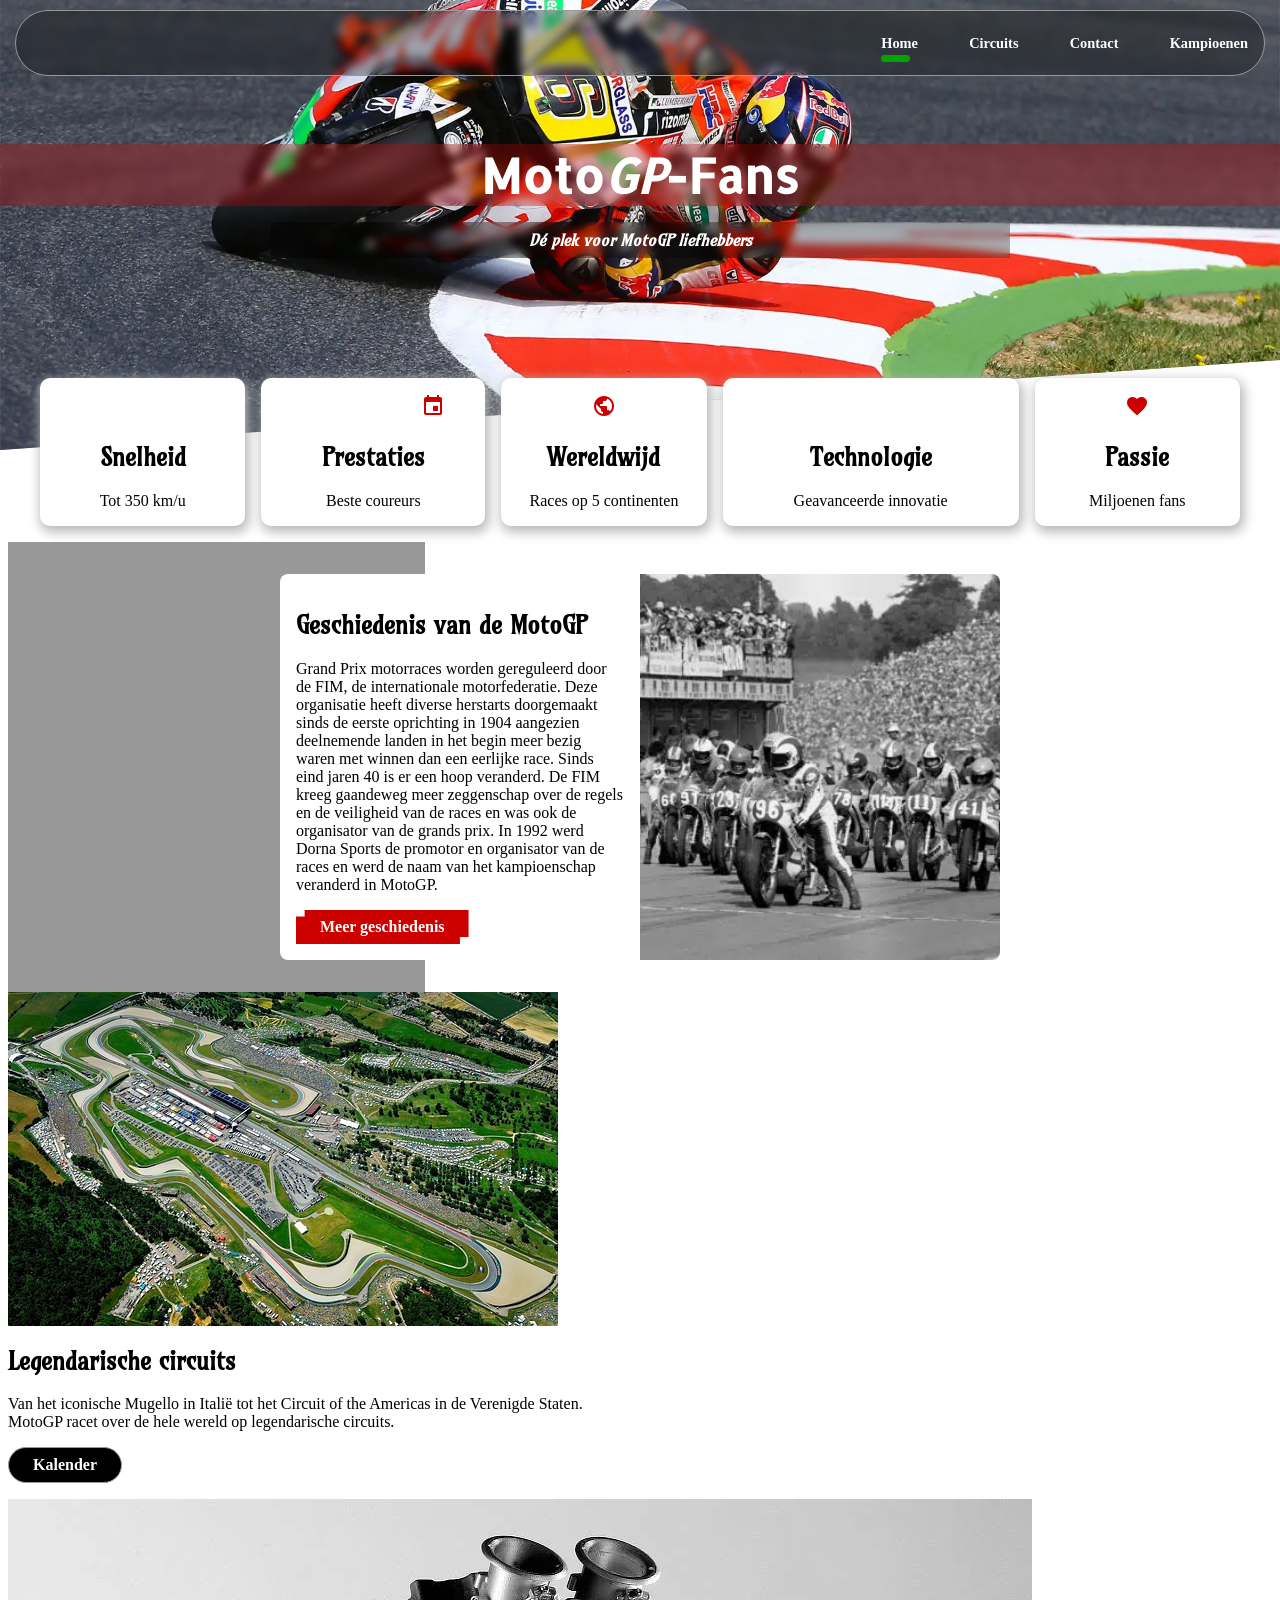
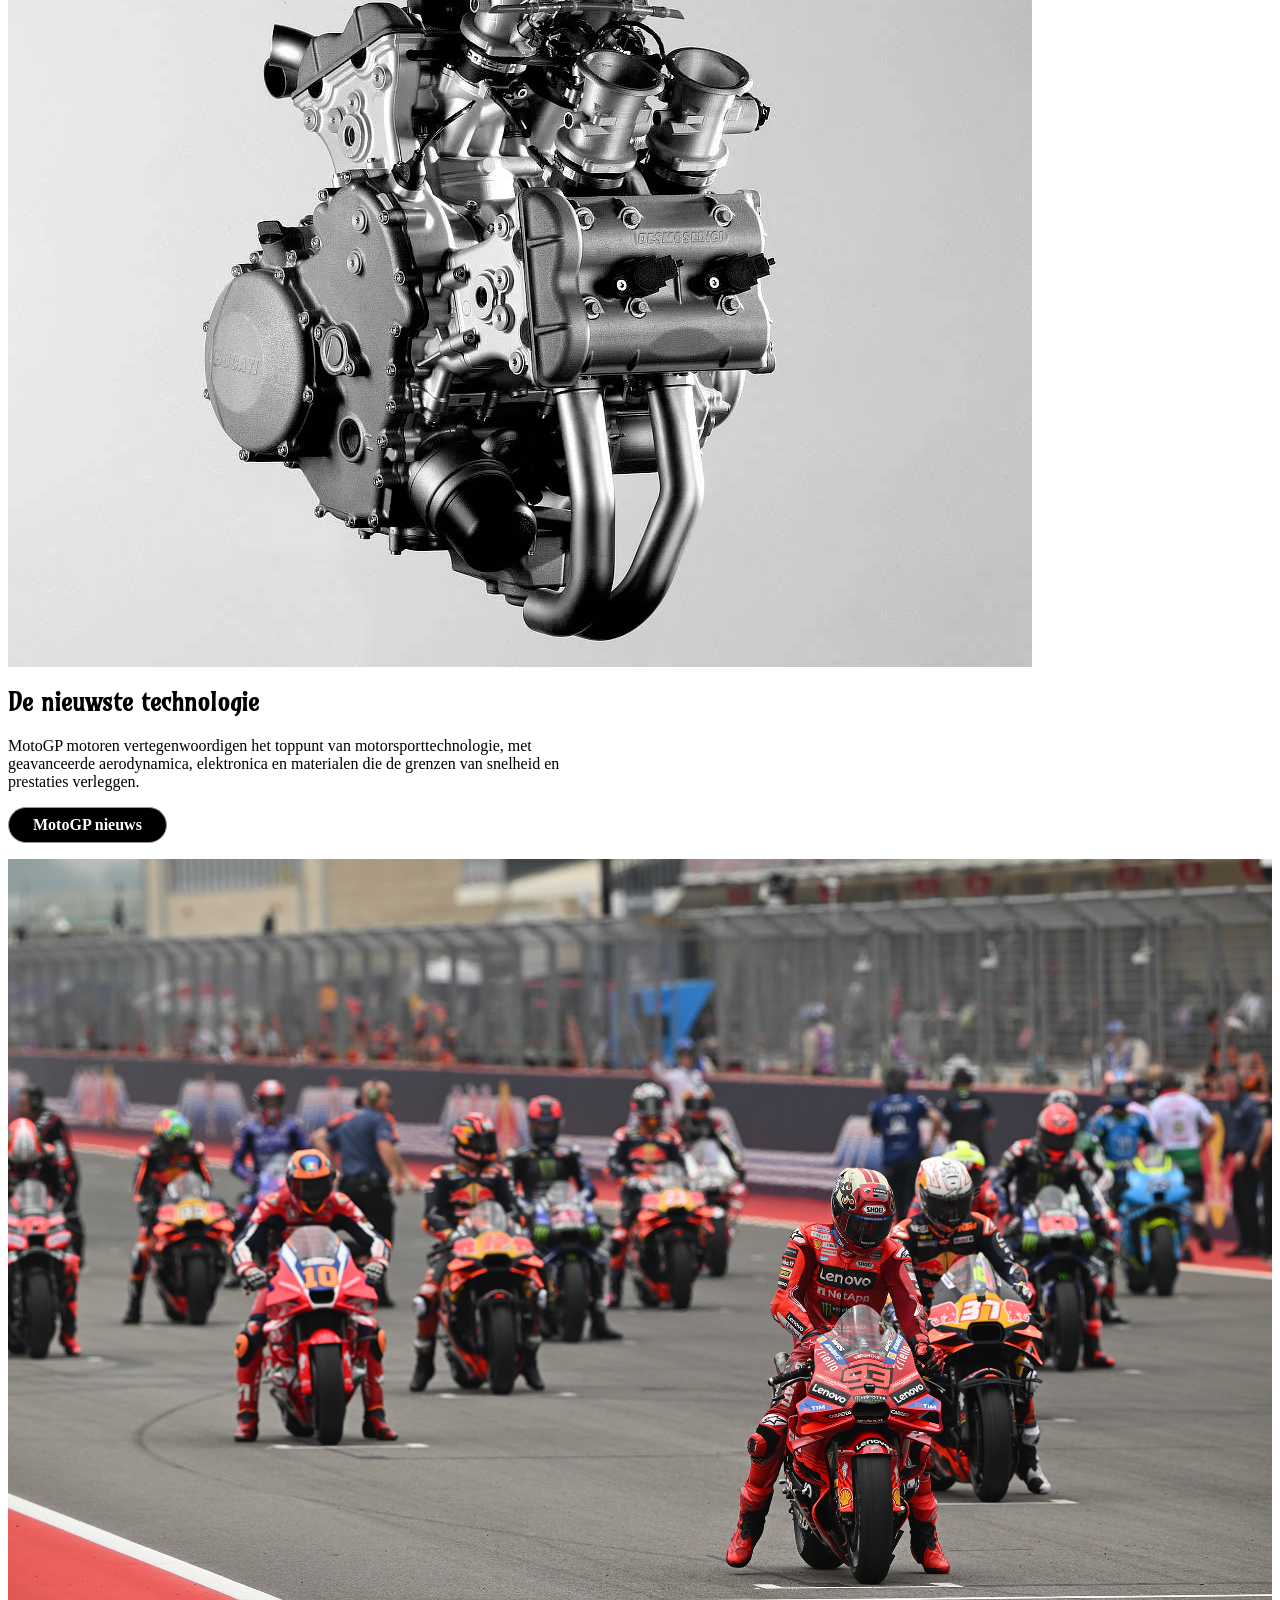
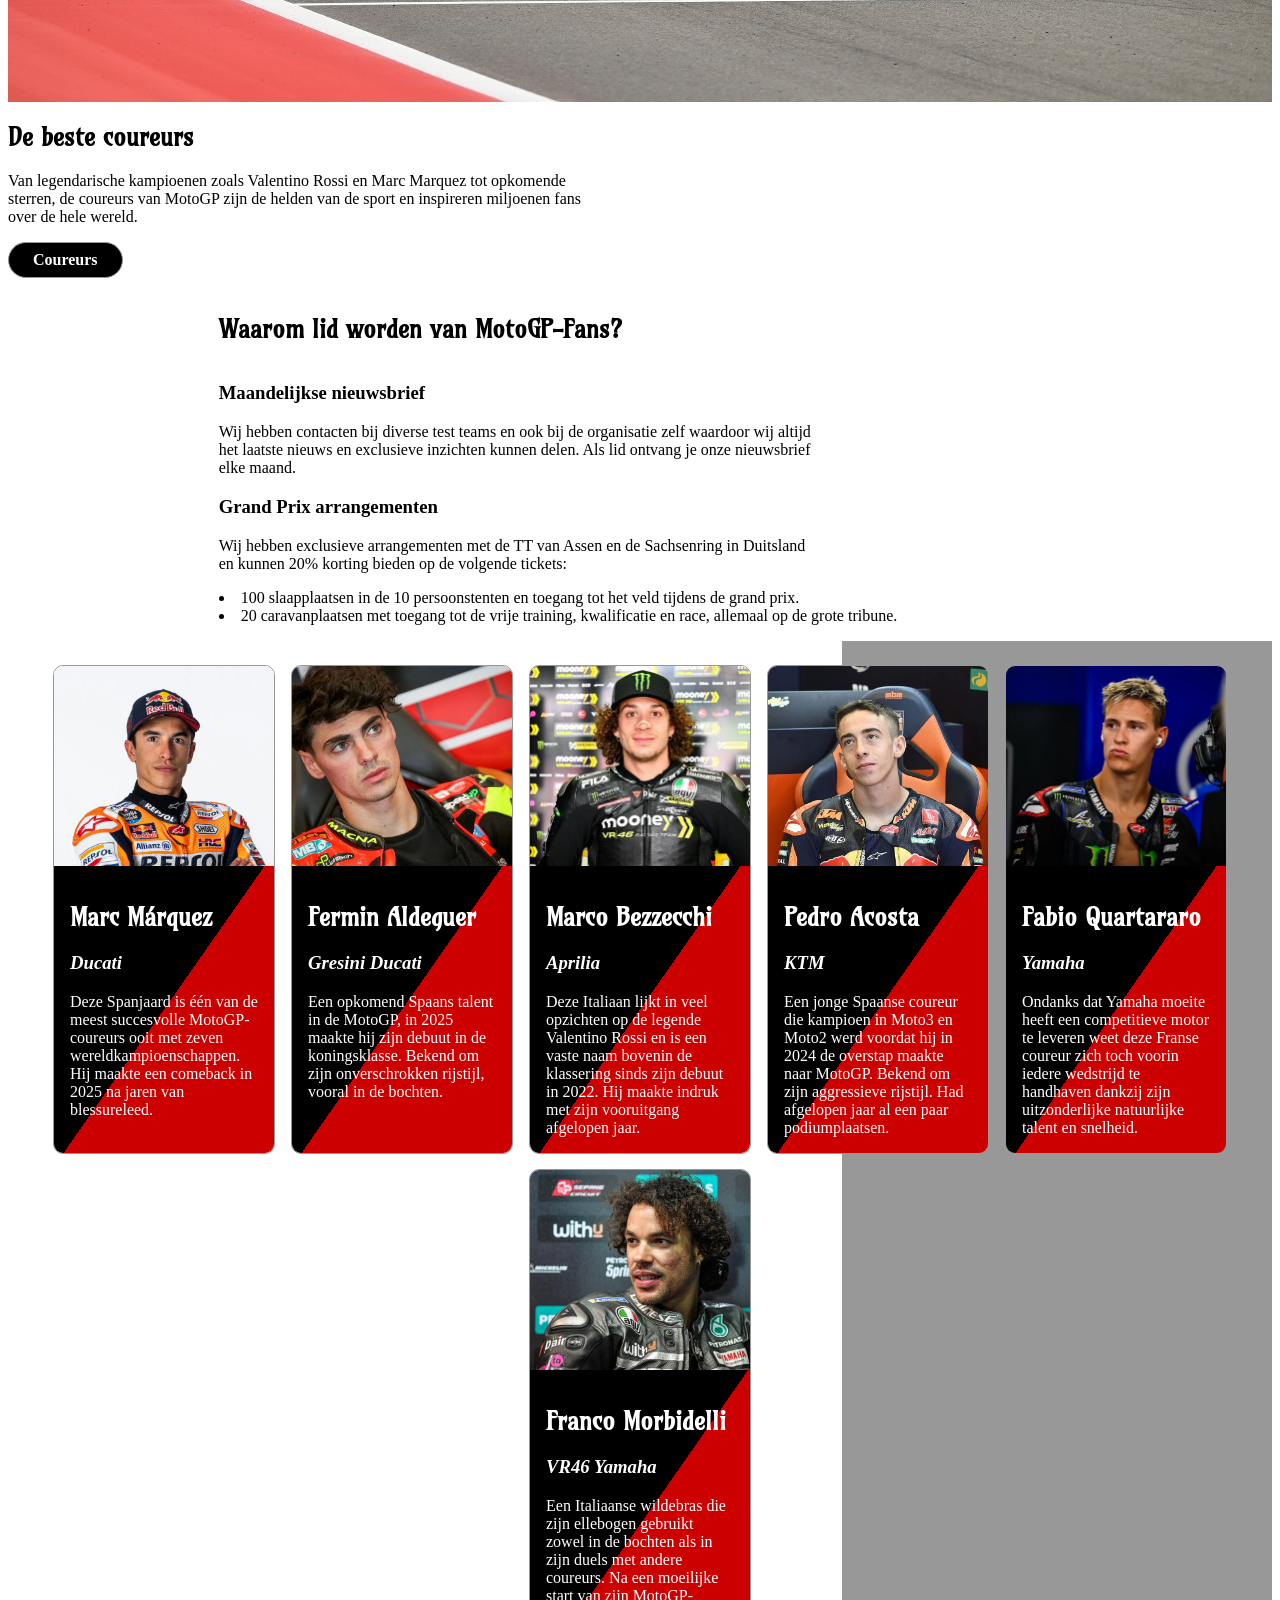
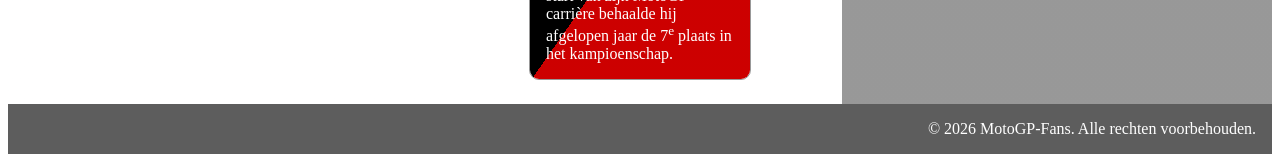
==== index.html @ 742143b8 "flex-wrap on navigation links" ====
<!DOCTYPE html>
<html lang="nl">

<head>
    <meta charset="UTF-8">
    <meta name="viewport" content="width=device-width, initial-scale=1.0">
    <title>MotoGP-fans hoofdpagina</title>
    <link rel="preconnect" href="https://fonts.googleapis.com">
    <link rel="preconnect" href="https://fonts.gstatic.com" crossorigin>
    <link href="https://fonts.googleapis.com/css2?family=Allerta+Stencil&family=Amarante&display=swap" rel="stylesheet">
    <link rel="stylesheet" href="https://fonts.googleapis.com/icon?family=Material+Icons">
    <link rel="stylesheet" href="css/styles.css">
</head>

<body>
    <header class="full-width">
        <!-- Afbeelding met transparante balk, smaller dan schermbreedte -->
        <!-- Links logo, rechts navigatie -->
        <nav class="blur-bg">
            <a class="material-icons" href="index.html">sports_motorsports</a>
            <ul class="nav-items">
                <li class="nav-checked"><a href="index.html">Home</a></li>
                <li><a href="circuits.html">Circuits</a></li>
                <li><a href="contact.html">Contact</a></li>
                <li><a href="kampioenen.html">Kampioenen</a></li>
            </ul>
        </nav>
        <!-- Hoofdkop en subkop -->
        <div class="hero">
            <img src="images/action/Motorcycle-Physics-Cornering.webp" alt="MotoGP coureur in actie tijdens een race"
                class="hero-image">
            <h1 class="blur-bg">Moto<span class="italic">GP</span>-Fans</h1>
            <p class="italic blur-bg">D&eacute; plek voor MotoGP liefhebbers</p>
        </div>
    </header>

    <main>
        <!-- 5 afgeronde blokken met schaduw, ieder met een icoon, hoofdtitel en subtitel, overlap 50% met hero image -->
        <section class="feature-container">
            <div class="feature-card">
                <span class="material-icons">speed</span>
                <h2>Snelheid</h2>
                <p>Tot 350 km/u</p>
            </div>
            <div class="feature-card">
                <span class="material-icons">emoji_events</span>
                <h2>Prestaties</h2>
                <p>Beste coureurs</p>
            </div>
            <div class="feature-card">
                <div class="material-icons">public</div>
                <h2>Wereldwijd</h2>
                <p>Races op 5 continenten</p>
            </div>
            <div class="feature-card">
                <span class="material-icons">engineering</span>
                <h2>Technologie</h2>
                <p>Geavanceerde innovatie</p>
            </div>
            <div class="feature-card">
                <span class="material-icons">favorite</span>
                <h2>Passie</h2>
                <p>Miljoenen fans</p>
            </div>
        </section>
        <!-- Gradient block hard limit 1/3 -->
        <section class="gradient-block">
            <!-- Gecentreerde inhoud met links teks en knop en rechts een kop met afbeelding en een link -->
            <div class="history-block">
                <div class="history-block-left">
                    <h2>Geschiedenis van de MotoGP</h2>
                    <p>Grand Prix motorraces worden gereguleerd door de FIM, de internationale
                        motorfederatie. Deze organisatie heeft diverse herstarts doorgemaakt sinds de eerste oprichting
                        in 1904 aangezien deelnemende landen in het begin meer bezig waren met winnen dan een eerlijke
                        race. Sinds eind jaren 40 is er een hoop veranderd.
                        De FIM kreeg gaandeweg meer zeggenschap over de regels en de veiligheid van de races
                        en was ook de organisator van de grands prix. In 1992 werd Dorna Sports de promotor en
                        organisator van de races en werd de naam van het kampioenschap
                        veranderd in MotoGP.
                    </p>
                    <a href="https://nl.wikipedia.org/wiki/Wereldkampioenschap_wegrace#mwIA" target="_blank"
                        rel="noopener noreferrer">Meer geschiedenis</a>
                </div>
                <div class="history-block-right">
                    <img src="images/history/Riders-on-the-grid-1975.webp" alt="Een start van een race in 1975">
                </div>
            </div>
        </section>
        <!-- Blok tekst / afbeelding -->
        <section class="two-halves">
            <div class="image-half">
                <img src="images/circuits/autodromo-del-mugello.jpg" alt="Foto van een MotoGP circuit">
            </div>
            <div class="text-half">
                <h2>Legendarische circuits</h2>
                <p>
                    Van het iconische Mugello in Itali&euml; tot het Circuit of the Americas in de Verenigde Staten.
                    MotoGP racet over de hele wereld op legendarische circuits.
                </p>
                <a class="button-link" href="http://motogp.com/calendar" target="_blank" rel="noopener">Kalender</a>
            </div>
        </section>
        <!-- Blok afbeelding / tekst -->
        <section class="two-halves">
            <div class="image-half">
                <img src="images/tech/DUCATI DESMOSEDICI GP6 ENGINE.webp" alt="Een MotoGP motor">
            </div>
            <div class="text-half">
                <h2>De nieuwste technologie</h2>
                <p>
                    MotoGP motoren vertegenwoordigen het toppunt van motorsporttechnologie, met geavanceerde
                    aerodynamica, elektronica en materialen die de grenzen van snelheid en prestaties verleggen.
                </p>
                <a class="button-link" href="http://motogp.com/news" target="_blank" rel="noopener">MotoGP
                    nieuws</a>
            </div>
        </section>
        <!-- Blok tekst / afbeelding -->
        <section class="two-halves">
            <div class="image-half">
                <img src="images/circuits/line-up.jpg" alt="Foto van MotoGP coureurs op de grid">
            </div>
            <div class="text-half">
                <h2>De beste coureurs</h2>
                <p>
                    Van legendarische kampioenen zoals Valentino Rossi en Marc Marquez tot opkomende sterren, de
                    coureurs van MotoGP zijn de helden van de sport en inspireren miljoenen fans over de hele wereld.
                </p>
                <a class="button-link" href="http://motogp.com/riders" target="_blank" rel="noopener">Coureurs</a>
            </div>
        </section>
        <!-- Lijst met stijl, smallere inhoud -->
        <section class="reduced-width">
            <h2>Waarom lid worden van MotoGP-Fans?</h2>
            <h3>Maandelijkse nieuwsbrief</h3>
            <p>Wij hebben contacten bij diverse test teams en ook bij de organisatie zelf waardoor wij altijd het
                laatste nieuws en exclusieve inzichten kunnen delen. Als lid ontvang je onze nieuwsbrief elke maand.</p>
            <h3>Grand Prix arrangementen</h3>
            <p>Wij hebben exclusieve arrangementen met de TT van Assen en de Sachsenring in Duitsland en kunnen 20%
                korting bieden op de volgende tickets:</p>
            <ul>
                <li>100 slaapplaatsen in de 10 persoonstenten en toegang tot het veld tijdens de grand prix.</li>
                <li>20 caravanplaatsen met toegang tot de vrije training, kwalificatie en race, allemaal op de grote
                    tribune.</li>
            </ul>
        </section>
        <!-- Gradient block hard limit 2/3 -->
        <section class="reversed-gradient-block">
            <!-- Cards, foto boven, kop en tekst onder -->
            <div class="card-container">
                <article class="card">
                    <img src="images/racers/marc-marquez.webp" alt="" class="card-image">
                    <div class="card-content">
                        <h2>Marc M&aacute;rquez</h2>
                        <h3 class="italic">Ducati</h3>
                        <p>
                            Deze Spanjaard is &eacute;&eacute;n van de meest succesvolle MotoGP-coureurs ooit met zeven
                            wereldkampioenschappen.
                            Hij maakte een comeback in 2025 na jaren van blessureleed.
                        </p>
                    </div>
                </article>
                <article class="card">
                    <img src="images/racers/fermin-aldeguer.webp" alt="" class="card-image">
                    <div class="card-content">
                        <h2>Fermin Aldeguer</h2>
                        <h3 class="italic">Gresini Ducati</h3>
                        <p>
                            Een opkomend Spaans talent in de MotoGP, in 2025 maakte hij zijn debuut in de koningsklasse.
                            Bekend om zijn onverschrokken rijstijl, vooral in de bochten.
                        </p>
                    </div>
                </article>
                <article class="card">
                    <img src="images/racers/marco-bezzecchi-motogp-2023.webp" alt="" class="card-image">
                    <div class="card-content">
                        <h2>Marco Bezzecchi</h2>
                        <h3 class="italic">Aprilia</h3>
                        <p>
                            Deze Italiaan lijkt in veel opzichten op de legende Valentino Rossi en is een vaste naam
                            bovenin de klassering
                            sinds zijn debuut in 2022. Hij maakte indruk met zijn
                            vooruitgang afgelopen jaar.
                        </p>
                    </div>
                </article>
                <article class="card">
                    <img src="images/racers/pedro-acosta-2.webp" alt="" class="card-image">
                    <div class="card-content">
                        <h2>Pedro Acosta</h2>
                        <h3 class="italic">KTM</h3>
                        <p>
                            Een jonge Spaanse coureur die kampioen in Moto3 en Moto2 werd voordat hij in 2024 de
                            overstap maakte naar MotoGP. Bekend om zijn aggressieve rijstijl. Had afgelopen jaar al een
                            paar podiumplaatsen.
                        </p>
                    </div>
                </article>
                <article class="card">
                    <img src="images/racers/fabio-quartararo.webp" alt="" class="card-image">
                    <div class="card-content">
                        <h2>Fabio Quartararo</h2>
                        <h3 class="italic">Yamaha</h3>
                        <p>
                            Ondanks dat Yamaha moeite heeft een competitieve motor te leveren weet deze Franse coureur
                            zich toch voorin iedere wedstrijd te handhaven dankzij zijn uitzonderlijke
                            natuurlijke talent en snelheid.
                        </p>
                    </div>
                </article>
                <article class="card">
                    <img src="images/racers/franco-morbidelli.webp" alt="" class="card-image">
                    <div class="card-content">
                        <h2>Franco Morbidelli</h2>
                        <h3 class="italic">VR46 Yamaha</h3>
                        <p>
                            Een Italiaanse wildebras die zijn ellebogen gebruikt zowel in de bochten als in zijn duels
                            met andere coureurs. Na een moeilijke start van zijn MotoGP-carri&egrave;re behaalde hij
                            afgelopen jaar de
                            7<sup>e</sup> plaats in het kampioenschap.
                        </p>
                    </div>
                </article>
            </div>
        </section>
    </main>
    <!-- Footer hele breedte -->
    <footer>
        <p>&copy; 2026 MotoGP-Fans. Alle rechten voorbehouden.</p>
    </footer>
</body>

</html>
---- css/styles.css ----
@layer reset, base, typography, components, utilities;

@layer reset {
    nav ul {
        list-style: none;
    }

    a {
        text-decoration: none;
    }

    div {
        box-sizing: border-box;
    }

    :not(:is(h1, h2, h3, h4)) {
        margin: 0;
        padding: 0;
    }

    img {
        display: block;
        max-width: 100%;
    }
}

@layer base {

    /* variables */
    :root {
        /* colors */
        /* primary colors are currently default - don't apply unless overridden */
        --primary-bg: oklch(100% 0 0);
        --primary-color: oklch(0% 0 0);
        /* custom colors */
        --secondary-bg: oklch(0% 0 0);
        --secondary-bg-transparent: oklch(from var(--secondary-bg) l c h / .3);
        --secondary-color: oklch(100% 0 0);
        --accent-1: oklch(52% 0.23 27);
        --accent-1-light: oklch(62% 0.23 27);
        --accent-1-transparent: oklch(from var(--accent-1) l c h / .3);
        --accent-2: oklch(52% 0.23 144);
        --accent-2-light: oklch(62% 0.23 144);
        --accent-accessibility: oklch(62% 0.23 80);
        --grey: oklch(68% 0 271);
        --shadow: oklch(78% 0 271);
        --footer-bg: oklch(48% 0 271);

        /* spacing */
        --spacer-min: 0.25em;
        --spacer-small: 0.5em;
        --spacer: 1em;
        --spacer-large: 1.5em;
        --spacer-xl: 2em;
        --spacer-xxl: 3em;
        --spacer-max: 4em;

        /* styling */
        --max-width: 1440px;
        --card-radius: 10px;
        --box-shadow: 2px 4px 12px 2px var(--shadow);
    }

    /* icons */
    .feature-card .material-icons {
        color: var(--accent-1);
    }

    /* accessibility */
    *:focus-visible {
        outline: 2px solid var(--accent-accessibility);
        outline-offset: var(--spacer-min);
    }

    /* layout */
    body {
        display: grid;
        grid-template-columns: 1fr min(var(--max-width), calc(100svw - var(--spacer))) 1fr;
    }

    body>* {
        grid-column: 2;
    }

    body .full-width {
        grid-column: 1 / span 3;
        max-inline-size: var(--max-width);
    }

    nav {
        position: absolute;
        content: "";
        inset: 10px 0 auto 0;
        display: flex;
        justify-content: space-between;
        inline-size: calc(100vw - var(--spacer-xl) * 2);
        max-inline-size: calc(var(--max-width) - var(--spacer-large) * 2);
        margin-inline: auto;
        padding: var(--spacer);
        border: 1px solid var(--grey);
        border-radius: 1in;
        background: var(--secondary-bg-transparent);
        z-index: 1;
    }

    .hero {
        position: relative;
        height: 50vh;
        background: var(--grey);
        padding-block: var(--spacer-xxl) calc(var(--spacer-xxl) * 2);
        clip-path: polygon(0 0, 100% 0, 100% 80%, 0 100%);
        overflow: hidden;
    }

    .hero-image {
        position: absolute;
        inset: 0 auto;
        height: 100%;
        width: 100%;
        object-fit: cover;
    }

    .hero>h1,
    .hero>p {
        position: relative;
        z-index: 1;
    }

    /* .hero {
        display: grid;
        grid-template-areas: "stack";
        place-items: center;
        clip-path: polygon(0 0, 100% 0, 100% 80%, 0 100%);
    }

    .hero>* {
        grid-area: stack;
    } */

    body .hero-image {
        grid-column: 1 / -1;
    }

    .feature-container {
        position: relative;
        display: flex;
        flex-wrap: wrap;
        gap: var(--spacer);
        margin: -4.5rem var(--spacer-xl) var(--spacer);
    }

    .gradient-block {
        padding-block: var(--spacer-large);
        background: linear-gradient(90deg, var(--grey) 33%, var(--primary-bg) 0);
    }

    .reversed-gradient-block {
        padding-block: var(--spacer-large);
        background: linear-gradient(90deg, var(--primary-bg) 66%, var(--grey) 0);
    }

    .history-block {
        display: grid;
        grid-template-columns: repeat(auto-fit, minmax(300px, 1fr));
        justify-content: center;
        max-inline-size: min(90vw, calc(var(--max-width) / 2));
        margin: var(--spacer-small) auto;
        border-radius: var(--spacer-small);
        background: var(--primary-bg);
        contain: paint;
    }

    .reduced-width {
        display: grid;
        grid-template-columns: 1fr 4fr 1fr;
    }

    .reduced-width>* {
        grid-column: 2;
    }

    .card-container {
        display: flex;
        flex-wrap: wrap;
        gap: var(--spacer);
        justify-content: center;
    }

    .card-container>* {
        flex: 0 1 220px;
    }

    footer {
        padding: var(--spacer);
        background: var(--footer-bg);
        color: var(--secondary-color);
        text-align: end;
    }
}

@layer typography {
    h1 {
        color: var(--secondary-color);
        font-family: 'Allerta Stencil', 'Times New Roman', serif;
        font-size: 3rem;
        font-weight: bold;
        text-align: center;
        margin: 6rem auto 1rem;
        background: var(--accent-1-transparent);
    }

    h2 {
        font-family: 'Amarante', 'Arial', sans-serif;
        text-wrap: pretty;
    }

    .hero p {
        font-family: 'Amarante', 'Arial', sans-serif;
        font-weight: bold;
        margin-inline: auto;
        padding: var(--spacer-small) var(--spacer-xl);
        text-align: center;
        color: var(--secondary-color);
        background: var(--secondary-bg-transparent);
    }

    :not(footer, .feature-card)>p {
        max-width: 75ch;
    }
}

@layer components {
    nav a {
        color: white;
        font-weight: bold;
        font-size: .9rem;
        transition: color 1s ease;
    }

    nav a:hover {
        color: var(--accent-2-light);
        transition: color 0.3s ease;
    }

    nav ul {
        display: flex;
        flex-wrap: wrap;
        gap: 4vw;
        margin-block-start: var(--spacer-small);
    }

    nav li {
        position: relative;
        color: white;
        font-weight: bold;
        font-size: .9rem;
    }

    /* actieve pagina indicator */
    li.nav-checked::before {
        position: absolute;
        content: "";
        top: 20px;
        width: var(--spacer-xl);
        height: var(--spacer-small);
        border-radius: 1in;
        background: var(--accent-2-light);
        margin-right: .5em;
    }

    .feature-card {
        flex: 1 1 200px;
        text-align: center;
        padding: var(--spacer);
        border-radius: var(--card-radius);
        background: var(--primary-bg);
        box-shadow: var(--box-shadow);
    }

    .history-block-left {
        padding: var(--spacer);
    }

    .history-block-left a {
        display: inline-block;
        margin: var(--spacer) auto 0;
        padding: var(--spacer-small) var(--spacer-large);
        color: white;
        font-weight: bold;
        background: var(--accent-1);
        /* extra ruimte boven en onder overhouden om keyboard selectie nog steeds zichtbaar te laten zijn */
        clip-path: polygon(0 20%, 5% 20%, 5% -40%, 100% -40%, 100% 80%, 95% 80%, 95% 140%, 0 140%);
        transition: background 1s ease;
    }

    .history-block-left a:hover {
        background: var(--accent-1-light);
        transition: all 0.3s ease;
    }

    .history-block-right img {
        width: 100%;
        height: 100%;
        object-fit: cover;
    }

    .reduced-width ul {
        list-style: disc inside;
        margin-block: var(--spacer);
    }

    .card {
        display: grid;
        grid-template-rows: 200px 1fr;
        border: 1px solid var(--grey);
        border-radius: var(--card-radius);
        contain: paint;
    }

    .card .card-image {
        width: 100%;
        height: 200px;
        object-fit: cover;
    }

    .card-content {
        padding: var(--spacer);
        color: var(--secondary-color);
        background: linear-gradient(125deg, var(--secondary-bg) 50%, var(--accent-1) 0);
    }
}

@layer utilities {
    .italic {
        font-style: italic;
    }

    .horizontal-reversed {
        scale: -1 1;
    }

    .blur-bg {
        -webkit-backdrop-filter: blur(4px);
        backdrop-filter: blur(4px);
    }

    .button-link {
        display: inline-block;
        margin-block: var(--spacer);
        padding: var(--spacer-small) var(--spacer-large);
        font-weight: bold;
        border: 1px solid var(--grey);
        border-radius: 1in;
        color: var(--secondary-color);
        background: var(--secondary-bg);
        transition: scale 1.0s ease;
    }

    .button-link:hover {
        color: var(--primary-color);
        background: var(--primary-bg);
        scale: 1.1;
        transition: scale 0.3s ease;
    }
}

nav a.material-icons {
    font-size: 2rem;
    color: white;
}

@media (min-width: 1440px) {
    body .full-width {
        grid-column: 2;
    }
}
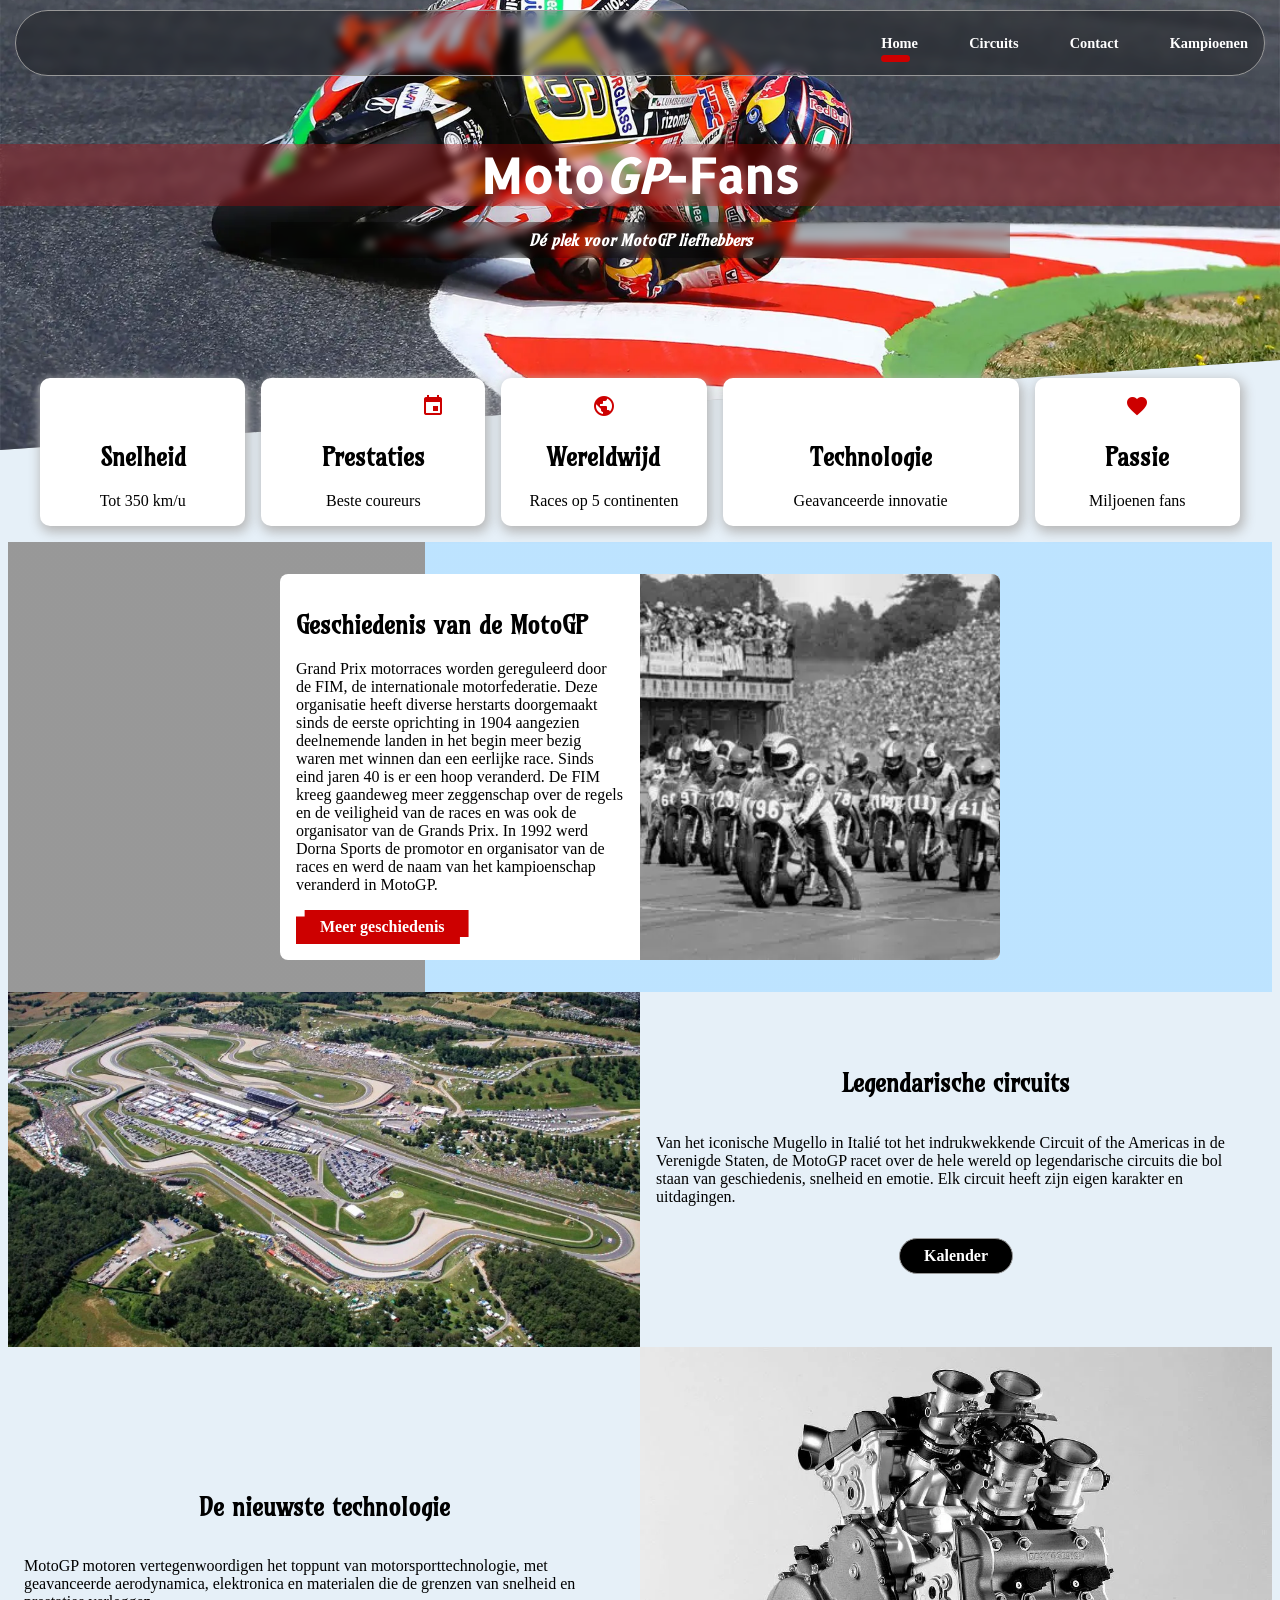
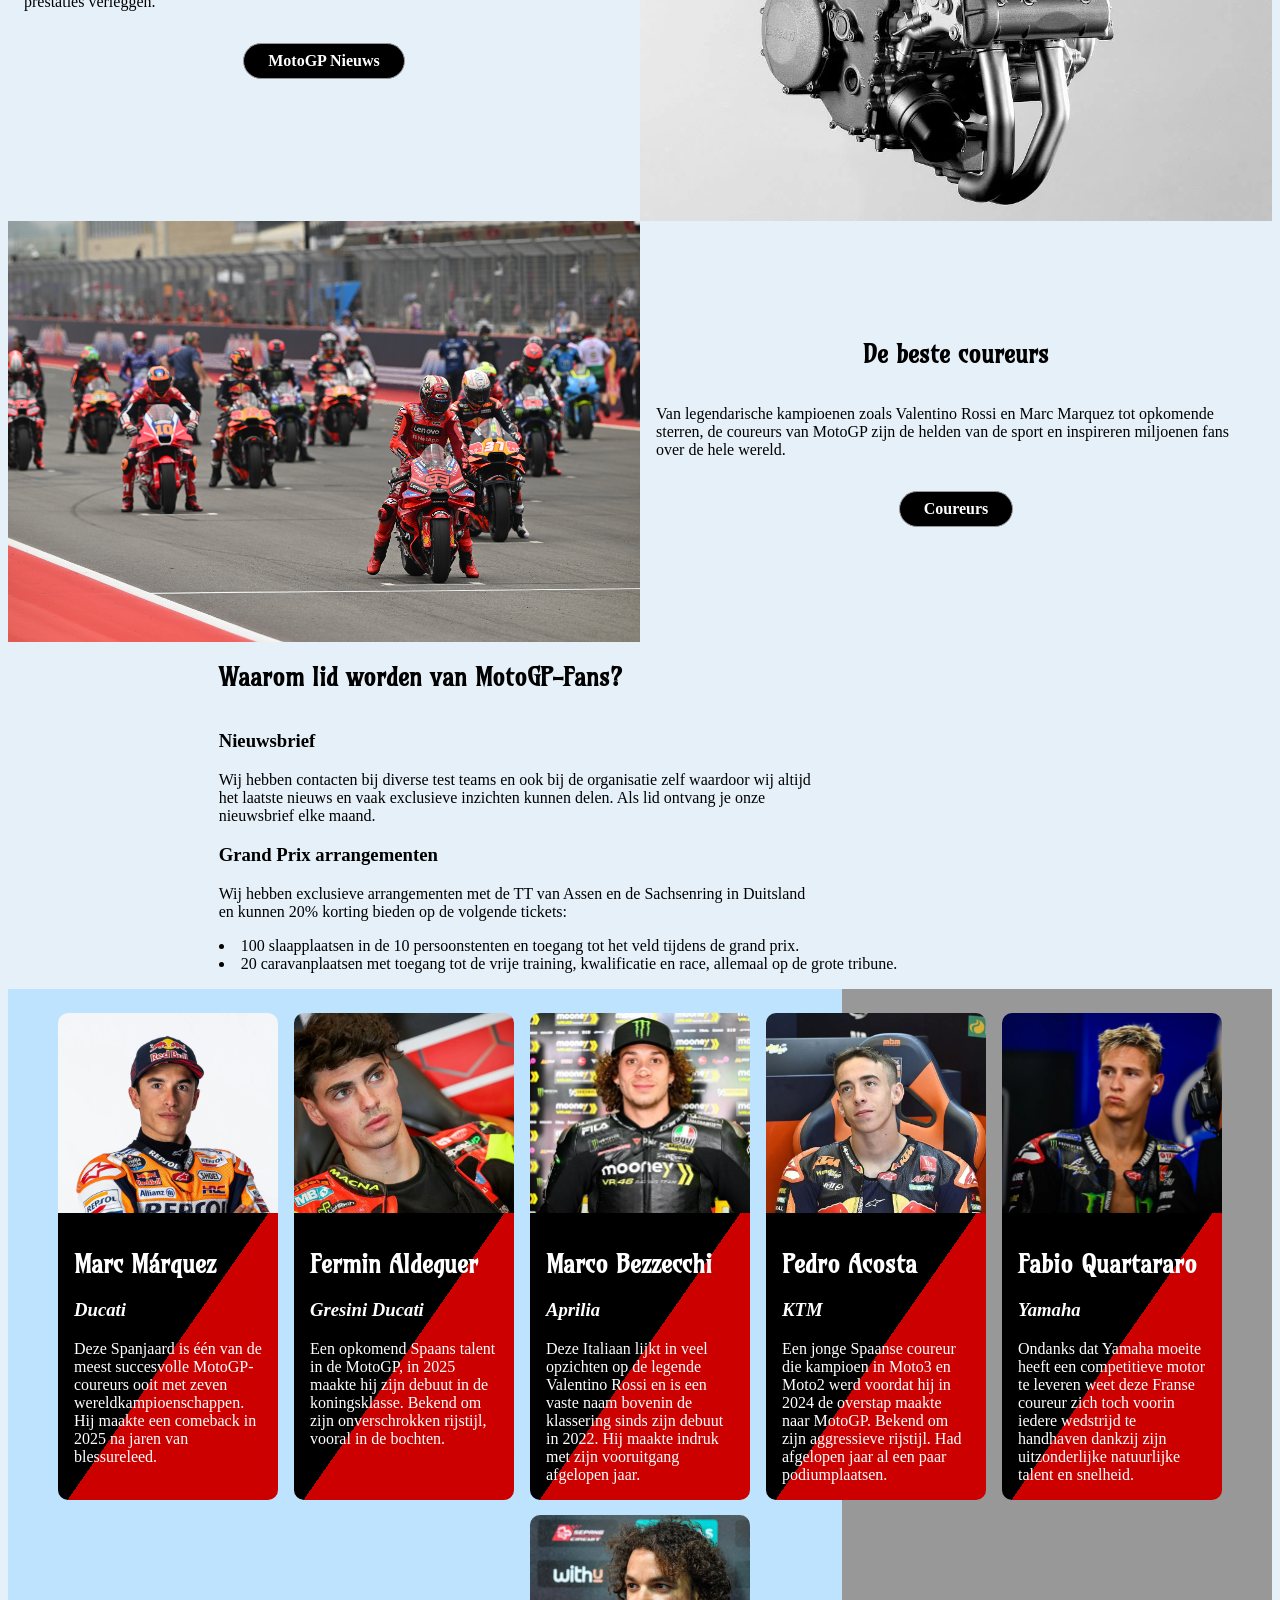
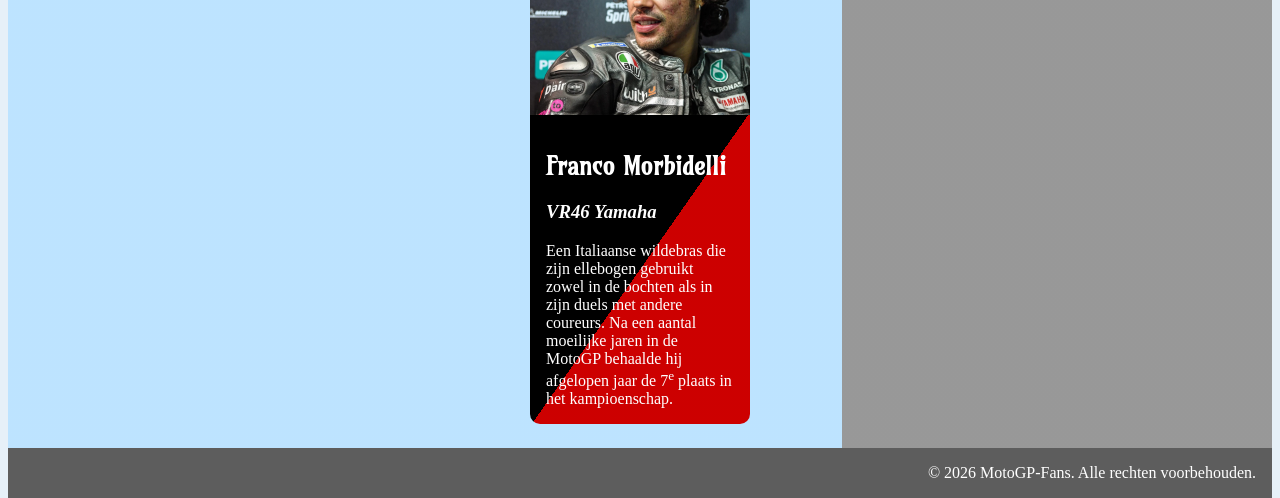
==== commit 7b43bc45: "added circuit bento grid for mobile and tablet" ====
--- a/index.html
+++ b/index.html
@@ -26,7 +26,7 @@
             </ul>
         </nav>
         <!-- Hoofdkop en subkop -->
-        <div class="hero">
+        <div class="hero text-center">
             <img src="images/action/Motorcycle-Physics-Cornering.webp" alt="MotoGP coureur in actie tijdens een race"
                 class="hero-image">
             <h1 class="blur-bg">Moto<span class="italic">GP</span>-Fans</h1>
@@ -36,7 +36,7 @@
 
     <main>
         <!-- 5 afgeronde blokken met schaduw, ieder met een icoon, hoofdtitel en subtitel, overlap 50% met hero image -->
-        <section class="feature-container">
+        <section class="feature-container text-center">
             <div class="feature-card">
                 <span class="material-icons">speed</span>
                 <h2>Snelheid</h2>
@@ -74,7 +74,7 @@
                         in 1904 aangezien deelnemende landen in het begin meer bezig waren met winnen dan een eerlijke
                         race. Sinds eind jaren 40 is er een hoop veranderd.
                         De FIM kreeg gaandeweg meer zeggenschap over de regels en de veiligheid van de races
-                        en was ook de organisator van de grands prix. In 1992 werd Dorna Sports de promotor en
+                        en was ook de organisator van de Grands Prix. In 1992 werd Dorna Sports de promotor en
                         organisator van de races en werd de naam van het kampioenschap
                         veranderd in MotoGP.
                     </p>
@@ -89,19 +89,20 @@
         <!-- Blok tekst / afbeelding -->
         <section class="two-halves">
             <div class="image-half">
-                <img src="images/circuits/autodromo-del-mugello.jpg" alt="Foto van een MotoGP circuit">
+                <img src="images/circuits/Mugello-1024x575.webp" alt="Het circuit van Mugello">
             </div>
             <div class="text-half">
                 <h2>Legendarische circuits</h2>
                 <p>
-                    Van het iconische Mugello in Itali&euml; tot het Circuit of the Americas in de Verenigde Staten.
-                    MotoGP racet over de hele wereld op legendarische circuits.
+                    Van het iconische Mugello in Itali&eacute; tot het indrukwekkende Circuit of the Americas in de
+                    Verenigde Staten, de MotoGP racet
+                    over de hele wereld op legendarische circuits die bol staan van geschiedenis, snelheid en emotie.
+                    Elk circuit heeft zijn
+                    eigen karakter en uitdagingen.
                 </p>
-                <a class="button-link" href="http://motogp.com/calendar" target="_blank" rel="noopener">Kalender</a>
-            </div>
-        </section>
-        <!-- Blok afbeelding / tekst -->
-        <section class="two-halves">
+                <a class="button-link" href="http://motogp.com/en/calendar" target="_blank" rel="noopener">Kalender</a>
+            </div>
+            <!-- Blok afbeelding / tekst -->
             <div class="image-half">
                 <img src="images/tech/DUCATI DESMOSEDICI GP6 ENGINE.webp" alt="Een MotoGP motor">
             </div>
@@ -111,14 +112,12 @@
                     MotoGP motoren vertegenwoordigen het toppunt van motorsporttechnologie, met geavanceerde
                     aerodynamica, elektronica en materialen die de grenzen van snelheid en prestaties verleggen.
                 </p>
-                <a class="button-link" href="http://motogp.com/news" target="_blank" rel="noopener">MotoGP
-                    nieuws</a>
-            </div>
-        </section>
-        <!-- Blok tekst / afbeelding -->
-        <section class="two-halves">
+                <a class="button-link" href="http://motogp.com/en/news" target="_blank" rel="noopener">MotoGP
+                    Nieuws</a>
+            </div>
+            <!-- Blok tekst / afbeelding -->
             <div class="image-half">
-                <img src="images/circuits/line-up.jpg" alt="Foto van MotoGP coureurs op de grid">
+                <img src="images/circuits/line-up.jpg" alt="MotoGP coureurs op de grid">
             </div>
             <div class="text-half">
                 <h2>De beste coureurs</h2>
@@ -126,15 +125,17 @@
                     Van legendarische kampioenen zoals Valentino Rossi en Marc Marquez tot opkomende sterren, de
                     coureurs van MotoGP zijn de helden van de sport en inspireren miljoenen fans over de hele wereld.
                 </p>
-                <a class="button-link" href="http://motogp.com/riders" target="_blank" rel="noopener">Coureurs</a>
+                <a class="button-link" href="https://www.motogp.com/en/riders/motogp" target="_blank"
+                    rel="noopener">Coureurs</a>
             </div>
         </section>
         <!-- Lijst met stijl, smallere inhoud -->
         <section class="reduced-width">
             <h2>Waarom lid worden van MotoGP-Fans?</h2>
-            <h3>Maandelijkse nieuwsbrief</h3>
+            <h3>Nieuwsbrief</h3>
             <p>Wij hebben contacten bij diverse test teams en ook bij de organisatie zelf waardoor wij altijd het
-                laatste nieuws en exclusieve inzichten kunnen delen. Als lid ontvang je onze nieuwsbrief elke maand.</p>
+                laatste nieuws en vaak exclusieve inzichten kunnen delen. Als lid ontvang je onze nieuwsbrief elke
+                maand.</p>
             <h3>Grand Prix arrangementen</h3>
             <p>Wij hebben exclusieve arrangementen met de TT van Assen en de Sachsenring in Duitsland en kunnen 20%
                 korting bieden op de volgende tickets:</p>
@@ -215,9 +216,8 @@
                         <h3 class="italic">VR46 Yamaha</h3>
                         <p>
                             Een Italiaanse wildebras die zijn ellebogen gebruikt zowel in de bochten als in zijn duels
-                            met andere coureurs. Na een moeilijke start van zijn MotoGP-carri&egrave;re behaalde hij
-                            afgelopen jaar de
-                            7<sup>e</sup> plaats in het kampioenschap.
+                            met andere coureurs. Na een aantal moeilijke jaren in de MotoGP behaalde hij
+                            afgelopen jaar de 7<sup>e</sup> plaats in het kampioenschap.
                         </p>
                     </div>
                 </article>
--- a/css/styles.css
+++ b/css/styles.css
@@ -39,8 +39,8 @@
         --accent-1: oklch(52% 0.23 27);
         --accent-1-light: oklch(62% 0.23 27);
         --accent-1-transparent: oklch(from var(--accent-1) l c h / .3);
-        --accent-2: oklch(52% 0.23 144);
-        --accent-2-light: oklch(62% 0.23 144);
+        --accent-2: oklch(90% 0.06 244);
+        --accent-2-light: oklch(95% 0.015 244);
         --accent-accessibility: oklch(62% 0.23 80);
         --grey: oklch(68% 0 271);
         --shadow: oklch(78% 0 271);
@@ -72,10 +72,12 @@
         outline-offset: var(--spacer-min);
     }
 
-    /* layout */
+    /* main layout */
     body {
         display: grid;
         grid-template-columns: 1fr min(var(--max-width), calc(100svw - var(--spacer))) 1fr;
+        background: aliceblue;
+        background: var(--accent-2-light);
     }
 
     body>* {
@@ -141,6 +143,14 @@
         grid-column: 1 / -1;
     }
 
+    footer {
+        padding: var(--spacer);
+        background: var(--footer-bg);
+        color: var(--secondary-color);
+        text-align: end;
+    }
+
+    /* main page */
     .feature-container {
         position: relative;
         display: flex;
@@ -152,11 +162,13 @@
     .gradient-block {
         padding-block: var(--spacer-large);
         background: linear-gradient(90deg, var(--grey) 33%, var(--primary-bg) 0);
+        background: linear-gradient(90deg, var(--grey) 33%, var(--accent-2) 0);
     }
 
     .reversed-gradient-block {
         padding-block: var(--spacer-large);
         background: linear-gradient(90deg, var(--primary-bg) 66%, var(--grey) 0);
+        background: linear-gradient(90deg, var(--accent-2) 66%, var(--grey) 0);
     }
 
     .history-block {
@@ -190,12 +202,14 @@
         flex: 0 1 220px;
     }
 
-    footer {
-        padding: var(--spacer);
-        background: var(--footer-bg);
-        color: var(--secondary-color);
-        text-align: end;
-    }
+    /* gallery page */
+    .bento-container {
+        container: bento / inline-size;
+    }
+
+    /* contact page */
+
+    /* champions page */
 }
 
 @layer typography {
@@ -204,7 +218,6 @@
         font-family: 'Allerta Stencil', 'Times New Roman', serif;
         font-size: 3rem;
         font-weight: bold;
-        text-align: center;
         margin: 6rem auto 1rem;
         background: var(--accent-1-transparent);
     }
@@ -219,7 +232,6 @@
         font-weight: bold;
         margin-inline: auto;
         padding: var(--spacer-small) var(--spacer-xl);
-        text-align: center;
         color: var(--secondary-color);
         background: var(--secondary-bg-transparent);
     }
@@ -238,7 +250,7 @@
     }
 
     nav a:hover {
-        color: var(--accent-2-light);
+        color: var(--accent-1-light);
         transition: color 0.3s ease;
     }
 
@@ -264,13 +276,13 @@
         width: var(--spacer-xl);
         height: var(--spacer-small);
         border-radius: 1in;
-        background: var(--accent-2-light);
+        background: var(--accent-1);
         margin-right: .5em;
     }
 
+    /* main page */
     .feature-card {
         flex: 1 1 200px;
-        text-align: center;
         padding: var(--spacer);
         border-radius: var(--card-radius);
         background: var(--primary-bg);
@@ -304,6 +316,14 @@
         object-fit: cover;
     }
 
+    .two-halves .text-half {
+        display: flex;
+        flex-direction: column;
+        gap: var(--spacer);
+        align-items: center;
+        padding: var(--spacer);
+    }
+
     .reduced-width ul {
         list-style: disc inside;
         margin-block: var(--spacer);
@@ -312,7 +332,6 @@
     .card {
         display: grid;
         grid-template-rows: 200px 1fr;
-        border: 1px solid var(--grey);
         border-radius: var(--card-radius);
         contain: paint;
     }
@@ -328,6 +347,122 @@
         color: var(--secondary-color);
         background: linear-gradient(125deg, var(--secondary-bg) 50%, var(--accent-1) 0);
     }
+
+    /* gallery page */
+    .circuit-card {
+        border-radius: var(--card-radius);
+        overflow: hidden;
+        box-shadow: var(--box-shadow);
+    }
+
+    .circuit-grid {
+        display: grid;
+        grid-template-columns:
+            .5rem 1fr 1fr .5rem;
+        grid-auto-rows: 200px;
+        justify-content: center;
+        gap: 1rem;
+        grid-template-areas:
+            ". one two ."
+            ". three four ."
+            ". five six ."
+            ". seven eight ."
+            ". nine ten ."
+            ". eleven twelve ."
+            ". thirteen fourteen ."
+            ". fifteen sixteen ."
+            ". seventeen eighteen ."
+            ". nineteen twenty ."
+            ". twenty-one twenty-two .";
+    }
+
+    .one {
+        grid-area: one;
+    }
+
+    .two {
+        grid-area: two;
+    }
+
+    .three {
+        grid-area: three;
+    }
+
+    .four {
+        grid-area: four;
+    }
+
+    .five {
+        grid-area: five;
+    }
+
+    .six {
+        grid-area: six;
+    }
+
+    .seven {
+        grid-area: seven;
+    }
+
+    .eight {
+        grid-area: eight;
+    }
+
+    .nine {
+        grid-area: nine;
+    }
+
+    .ten {
+        grid-area: ten;
+    }
+
+    .eleven {
+        grid-area: eleven;
+    }
+
+    .twelve {
+        grid-area: twelve;
+    }
+
+    .thirteen {
+        grid-area: thirteen;
+    }
+
+    .fourteen {
+        grid-area: fourteen;
+    }
+
+    .fifteen {
+        grid-area: fifteen;
+    }
+
+    .sixteen {
+        grid-area: sixteen;
+    }
+
+    .seventeen {
+        grid-area: seventeen;
+    }
+
+    .eighteen {
+        grid-area: eighteen;
+    }
+
+    .nineteen {
+        grid-area: nineteen;
+    }
+
+    .twenty {
+        grid-area: twenty;
+    }
+
+    .twenty-one {
+        grid-area: twenty-one;
+    }
+
+    .twenty-two {
+        grid-area: twenty-two;
+    }
 }
 
 @layer utilities {
@@ -339,6 +474,10 @@
         scale: -1 1;
     }
 
+    .text-center {
+        text-align: center;
+    }
+
     .blur-bg {
         -webkit-backdrop-filter: blur(4px);
         backdrop-filter: blur(4px);
@@ -347,6 +486,7 @@
     .button-link {
         display: inline-block;
         margin-block: var(--spacer);
+        margin-inline: auto;
         padding: var(--spacer-small) var(--spacer-large);
         font-weight: bold;
         border: 1px solid var(--grey);
@@ -369,6 +509,45 @@
     color: white;
 }
 
+@media (width >=768px) {
+
+    /* main page */
+    .two-halves {
+        display: grid;
+        grid-template-columns: 1fr 1fr;
+        align-items: center;
+    }
+
+    .two-halves :nth-child(3) {
+        grid-column: 2;
+        grid-row: 2;
+    }
+
+    .two-halves :nth-child(4) {
+        grid-column: 1;
+        grid-row: 2;
+    }
+
+    /* gallery page */
+    .circuit-grid {
+        grid-template-columns:
+            .5rem repeat(5, 1fr) .5rem;
+        grid-auto-rows: 400px;
+        grid-template-areas:
+            ". one one one two two ."
+            ". three three four four four ."
+            ". five five five six six ."
+            ". seven seven eight eight eight ."
+            ". nine nine nine ten ten ."
+            ". eleven eleven twelve twelve twelve ."
+            ". thirteen thirteen thirteen fourteen fourteen ."
+            ". fifteen fifteen sixteen sixteen sixteen ."
+            ". seventeen seventeen seventeen eighteen eighteen ."
+            ". nineteen nineteen twenty twenty twenty ."
+            ". twenty-one twenty-one twenty-one twenty-two twenty-two .";
+    }
+}
+
 @media (min-width: 1440px) {
     body .full-width {
         grid-column: 2;
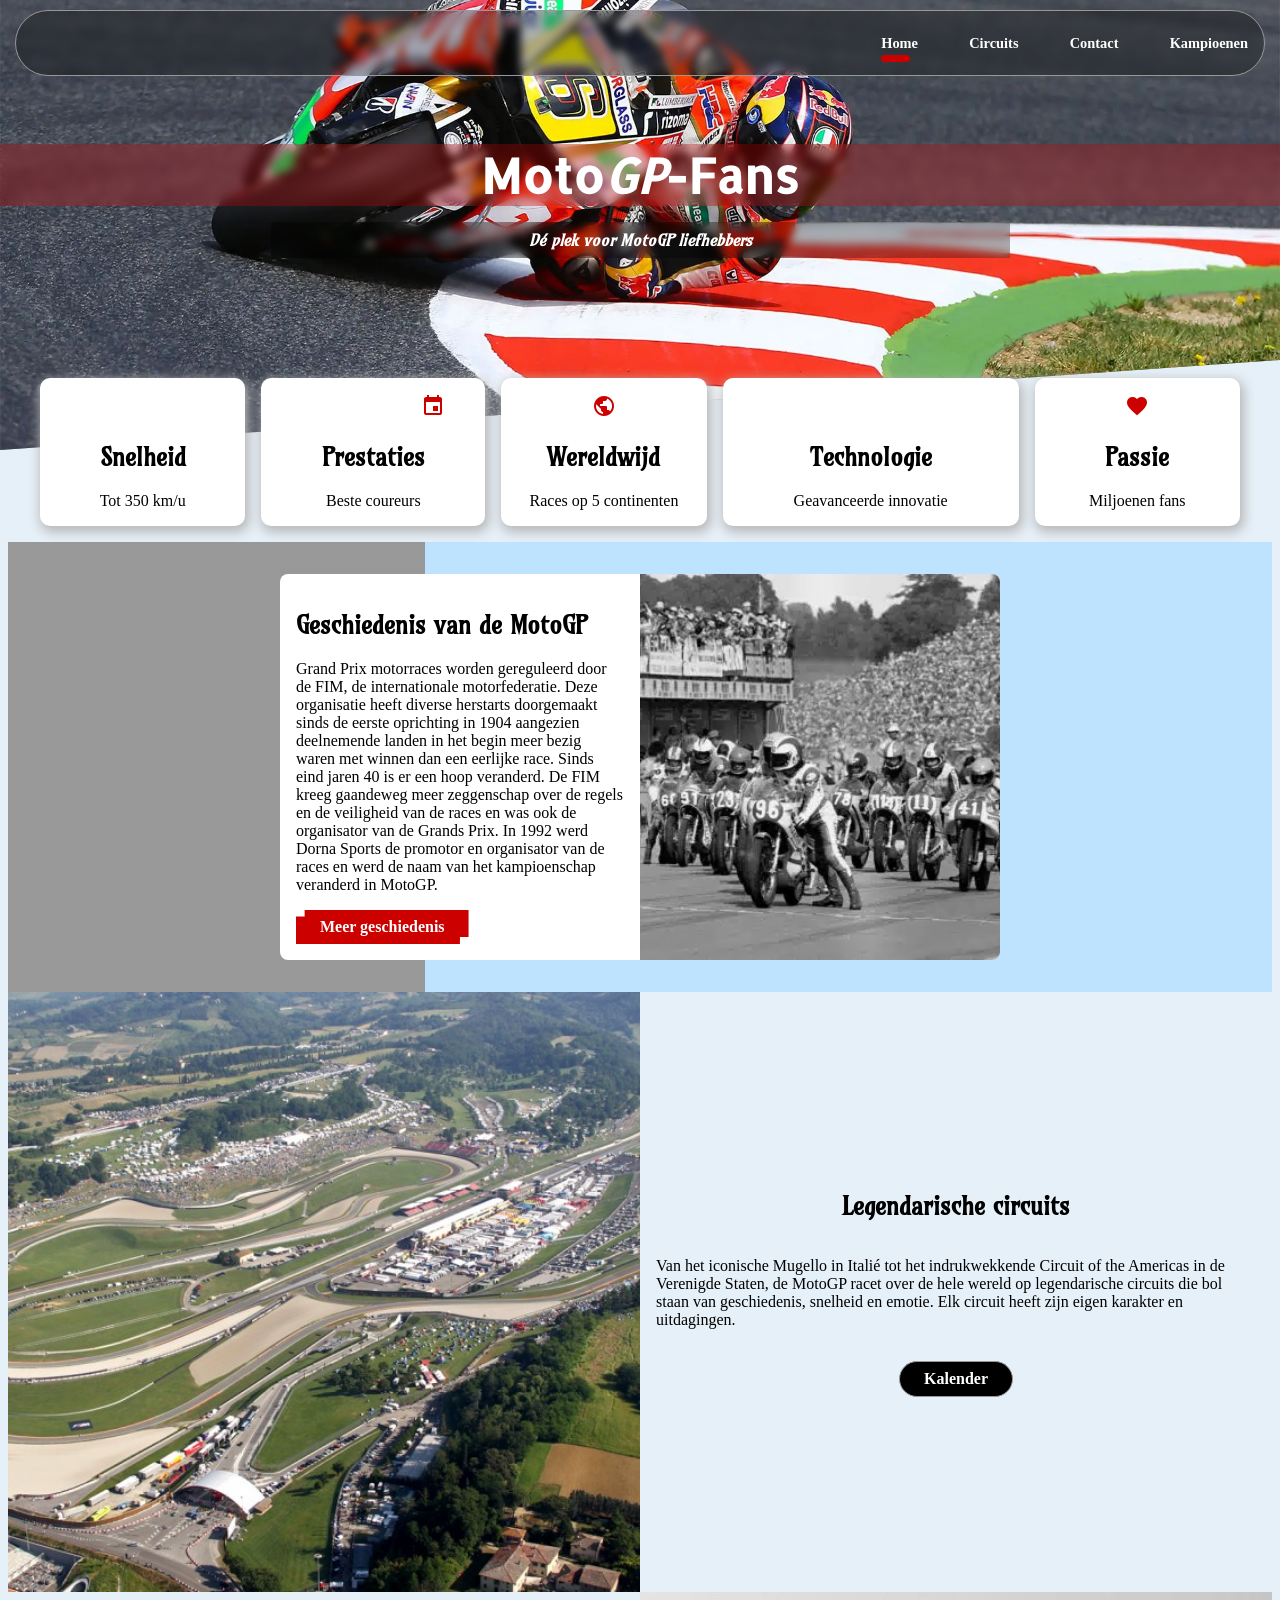
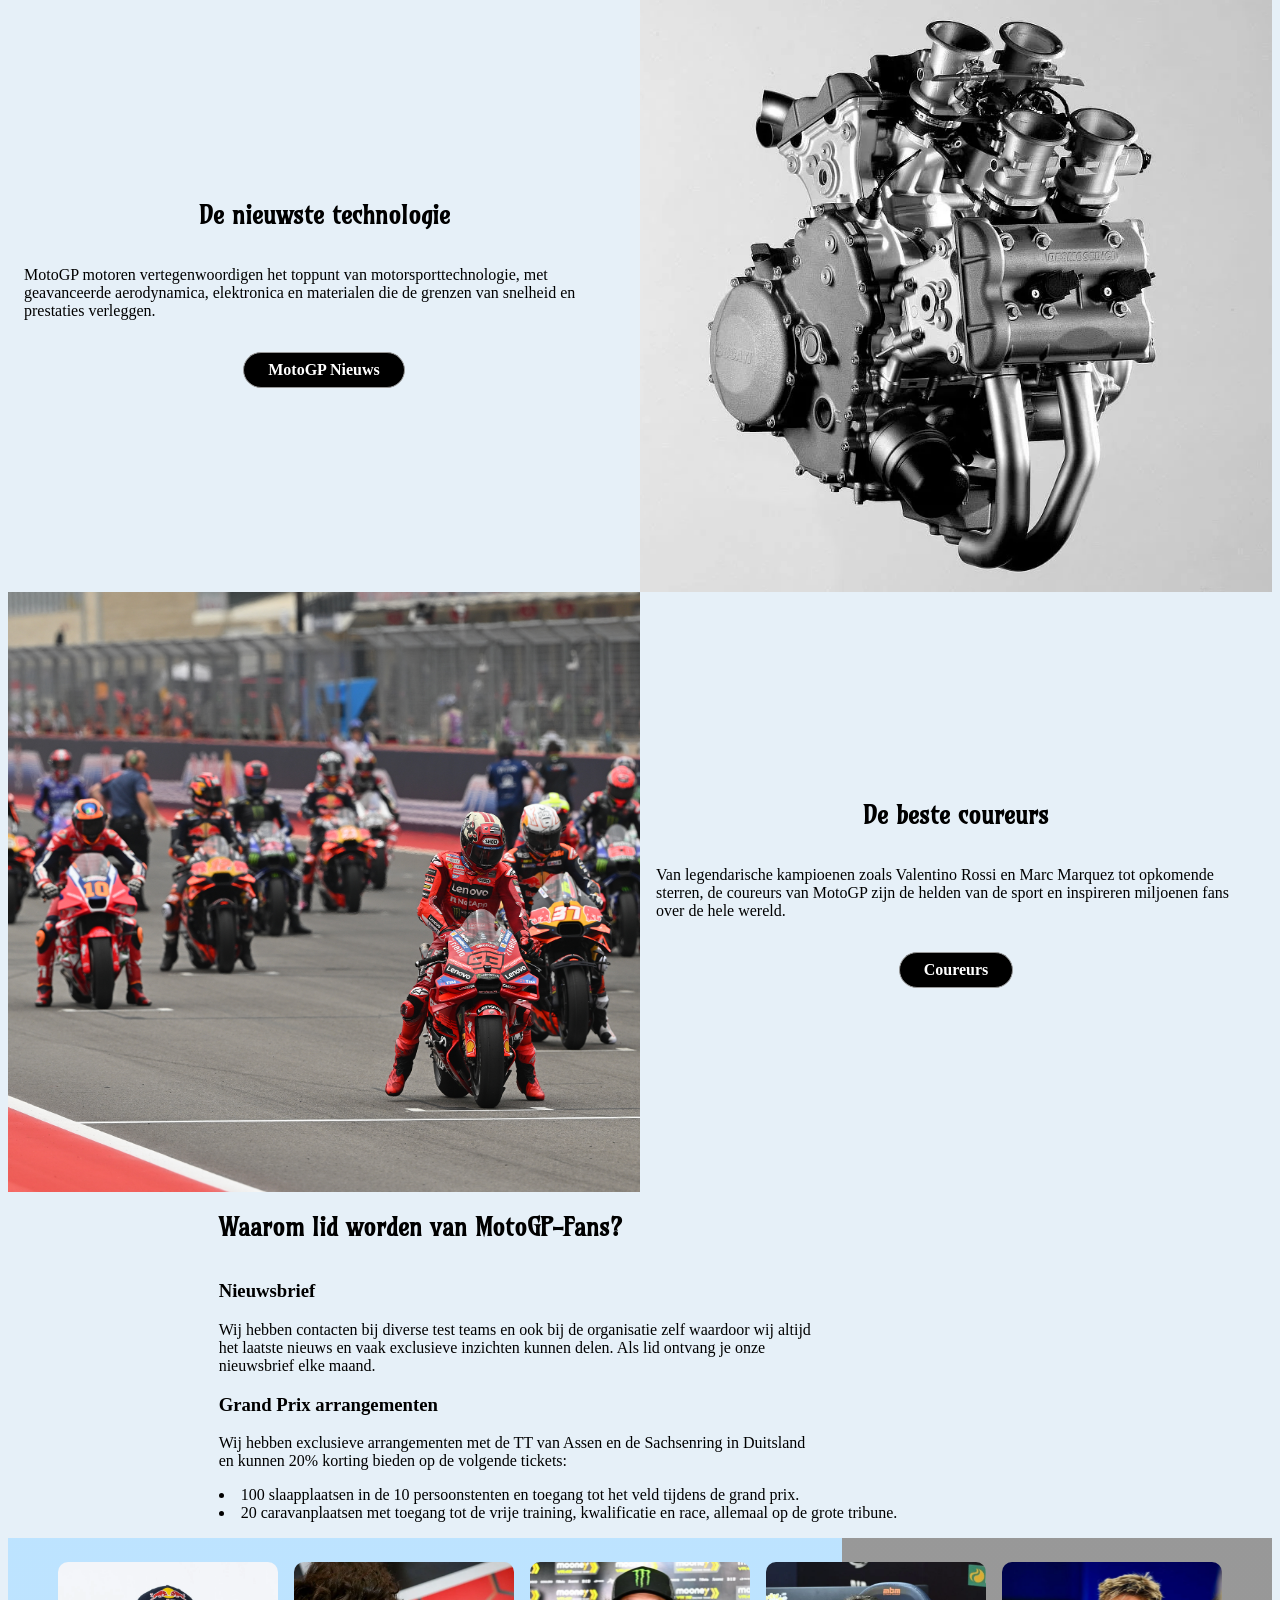
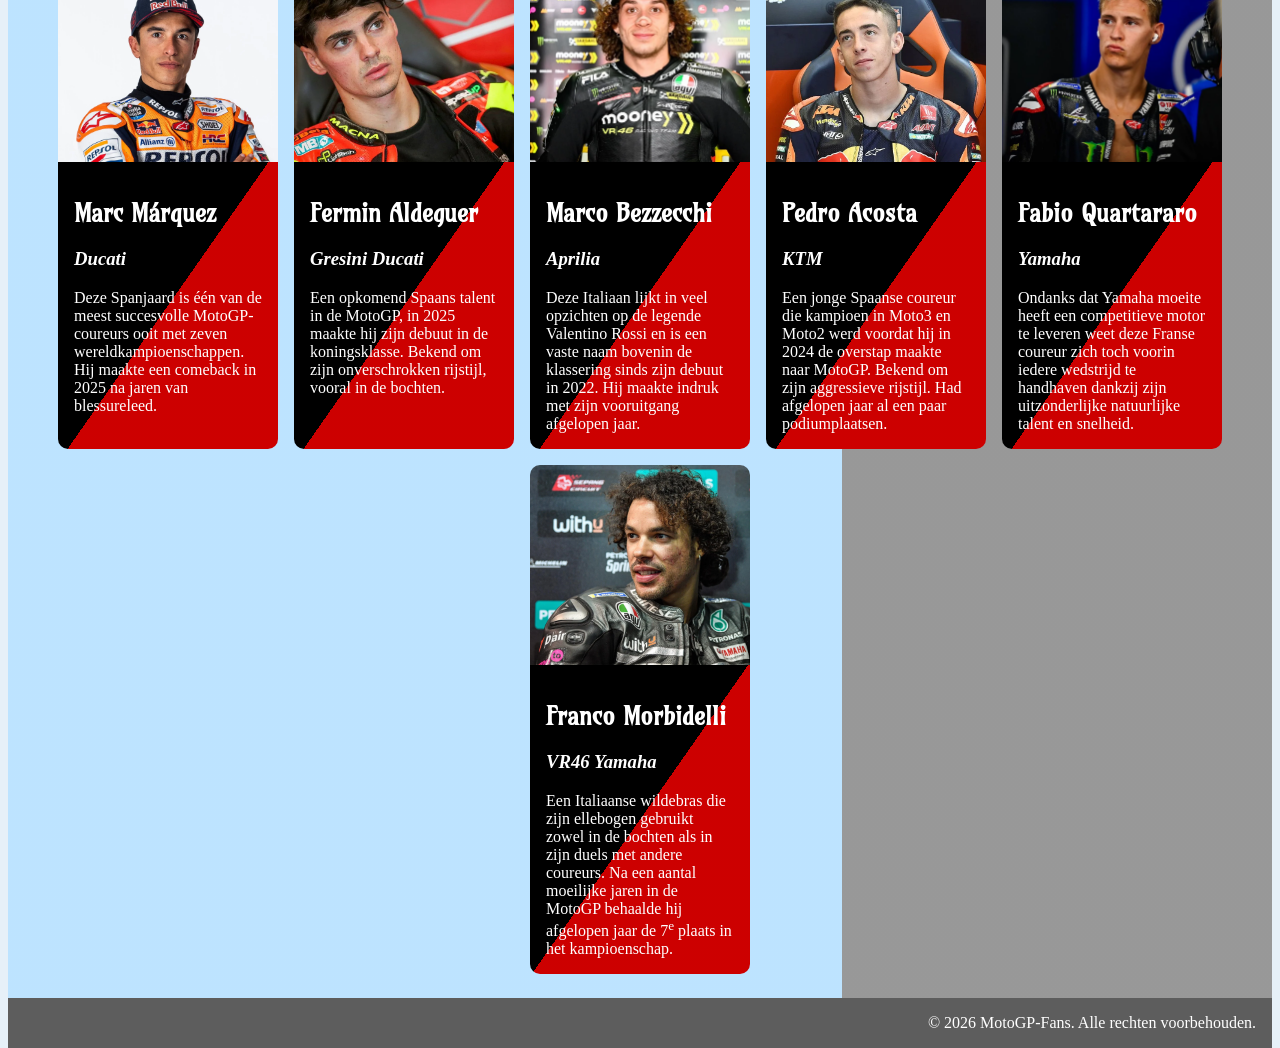
==== commit 58f3d66a: "implemented concept of champion overview with scrolling" ====
--- a/index.html
+++ b/index.html
@@ -22,7 +22,7 @@
                 <li class="nav-checked"><a href="index.html">Home</a></li>
                 <li><a href="circuits.html">Circuits</a></li>
                 <li><a href="contact.html">Contact</a></li>
-                <li><a href="kampioenen.html">Kampioenen</a></li>
+                <li><a href="champions.html">Kampioenen</a></li>
             </ul>
         </nav>
         <!-- Hoofdkop en subkop -->
@@ -89,7 +89,7 @@
         <!-- Blok tekst / afbeelding -->
         <section class="two-halves">
             <div class="image-half">
-                <img src="images/circuits/Mugello-1024x575.webp" alt="Het circuit van Mugello">
+                <img src="images/circuits/mugello.jpg" alt="Het circuit van Mugello">
             </div>
             <div class="text-half">
                 <h2>Legendarische circuits</h2>
--- a/css/styles.css
+++ b/css/styles.css
@@ -161,13 +161,11 @@
 
     .gradient-block {
         padding-block: var(--spacer-large);
-        background: linear-gradient(90deg, var(--grey) 33%, var(--primary-bg) 0);
         background: linear-gradient(90deg, var(--grey) 33%, var(--accent-2) 0);
     }
 
     .reversed-gradient-block {
         padding-block: var(--spacer-large);
-        background: linear-gradient(90deg, var(--primary-bg) 66%, var(--grey) 0);
         background: linear-gradient(90deg, var(--accent-2) 66%, var(--grey) 0);
     }
 
@@ -210,6 +208,71 @@
     /* contact page */
 
     /* champions page */
+    .champions-container {
+        position: relative;
+        margin: 0 auto;
+        padding: var(--spacer-xxl) 0 10em;
+    }
+
+    .champions-container article {
+        position: relative;
+        height: 50vh;
+        display: flex;
+        align-items: center;
+        justify-content: center;
+    }
+
+    .rider-card {
+        position: absolute;
+        inline-size: 350px;
+        padding: var(--spacer-xl);
+        border-radius: var(--card-radius);
+        background: oklch(100% 0.00011 271 / 0.1);
+        box-shadow: var(--box-shadow);
+        transform-origin: center center;
+        animation: riderCardScale 1s ease-out forwards;
+        animation-timeline: view();
+        animation-range: entry 0% cover 60%;
+    }
+
+    .rider-card img {
+        border-radius: var(--card-radius);
+    }
+
+    .timeline-line {
+        position: fixed;
+        inset: 0 auto 0 50%;
+        width: 4px;
+        background: linear-gradient(to bottom,
+                oklch(from var(--accent-1-light) l c h / .2),
+                oklch(from var(--accent-1) l c h / .6),
+                oklch(from var(--accent-1-light) l c h / .2));
+        transform: translateX(-50%);
+        z-index: -1;
+    }
+
+    .dot {
+        position: absolute;
+        inset: auto 50% auto 50%;
+        width: 20px;
+        height: 20px;
+        background: #ff0000;
+        border-radius: 50%;
+        transform: translate(-50%) scale(0);
+        box-shadow: 0 0 20px rgba(255, 0, 0, 0.8);
+        z-index: 10;
+        animation: dotPulse 1s ease-out forwards;
+        animation-timeline: view();
+        animation-range: entry 20% cover 50%;
+    }
+
+    .rider-card.left {
+        right: calc(50% + 60px);
+    }
+
+    .rider-card.right {
+        left: calc(50% + 60px);
+    }
 }
 
 @layer typography {
@@ -324,6 +387,18 @@
         padding: var(--spacer);
     }
 
+    .two-halves .image-half {
+        min-height: 450px;
+        height: clamp(450px, 80vw, 600px);
+        contain: paint;
+    }
+
+    .two-halves .image-half img {
+        width: 100%;
+        height: 100%;
+        object-fit: cover;
+    }
+
     .reduced-width ul {
         list-style: disc inside;
         margin-block: var(--spacer);
@@ -350,9 +425,17 @@
 
     /* gallery page */
     .circuit-card {
+        position: relative;
         border-radius: var(--card-radius);
+        background: url(/images/circuits/circuit_not_found_mai.jpg) center / cover;
         overflow: hidden;
         box-shadow: var(--box-shadow);
+    }
+
+    .circuit-card img {
+        width: 100%;
+        height: 100%;
+        object-fit: cover;
     }
 
     .circuit-grid {
@@ -360,8 +443,6 @@
         grid-template-columns:
             .5rem 1fr 1fr .5rem;
         grid-auto-rows: 200px;
-        justify-content: center;
-        gap: 1rem;
         grid-template-areas:
             ". one two ."
             ". three four ."
@@ -374,104 +455,45 @@
             ". seventeen eighteen ."
             ". nineteen twenty ."
             ". twenty-one twenty-two .";
-    }
-
-    .one {
-        grid-area: one;
-    }
-
-    .two {
-        grid-area: two;
-    }
-
-    .three {
-        grid-area: three;
-    }
-
-    .four {
-        grid-area: four;
-    }
-
-    .five {
-        grid-area: five;
-    }
-
-    .six {
-        grid-area: six;
-    }
-
-    .seven {
-        grid-area: seven;
-    }
-
-    .eight {
-        grid-area: eight;
-    }
-
-    .nine {
-        grid-area: nine;
-    }
-
-    .ten {
-        grid-area: ten;
-    }
-
-    .eleven {
-        grid-area: eleven;
-    }
-
-    .twelve {
-        grid-area: twelve;
-    }
-
-    .thirteen {
-        grid-area: thirteen;
-    }
-
-    .fourteen {
-        grid-area: fourteen;
-    }
-
-    .fifteen {
-        grid-area: fifteen;
-    }
-
-    .sixteen {
-        grid-area: sixteen;
-    }
-
-    .seventeen {
-        grid-area: seventeen;
-    }
-
-    .eighteen {
-        grid-area: eighteen;
-    }
-
-    .nineteen {
-        grid-area: nineteen;
-    }
-
-    .twenty {
-        grid-area: twenty;
-    }
-
-    .twenty-one {
-        grid-area: twenty-one;
-    }
-
-    .twenty-two {
-        grid-area: twenty-two;
+        justify-content: center;
+        gap: var(--spacer-small);
+        margin-block: var(--spacer);
+    }
+
+    /* variable set using inline style HTML to avoid 22 separate selectors in CSS */
+    .circuit-grid>div {
+        grid-area: var(--area);
+    }
+
+    /* contact page */
+    .contact-form-container {
+        display: grid;
+        padding: var(--spacer);
+        background: var(--accent-2);
+    }
+
+    form {
+        margin-block: var(--spacer);
+        border: 1px solid var(--grey);
+        border-radius: var(--spacer-small);
+    }
+
+    fieldset {
+        padding: var(--spacer);
+    }
+
+    fieldset label {
+        margin-inline-start: var(--spacer-small);
     }
 }
 
 @layer utilities {
+    .flow>*+* {
+        margin-top: var(--spacer);
+    }
+
     .italic {
         font-style: italic;
-    }
-
-    .horizontal-reversed {
-        scale: -1 1;
     }
 
     .text-center {
@@ -502,11 +524,36 @@
         scale: 1.1;
         transition: scale 0.3s ease;
     }
+
+    .overlay {
+        position: absolute;
+        inset: 0;
+        display: flex;
+        flex-direction: column;
+        justify-content: flex-end;
+        padding: var(--spacer);
+        color: white;
+        text-shadow: 2px 2px 2px var(--primary-color);
+        background: var(--secondary-bg-transparent);
+    }
 }
 
 nav a.material-icons {
     font-size: 2rem;
     color: white;
+}
+
+@media (width >=500px) {
+
+    /* contact page */
+    .contact-form {
+        display: grid;
+        grid-template-columns: 1fr 4fr 1fr;
+    }
+
+    .contact-form>* {
+        grid-column: 2;
+    }
 }
 
 @media (width >=768px) {
@@ -546,10 +593,51 @@
             ". nineteen nineteen twenty twenty twenty ."
             ". twenty-one twenty-one twenty-one twenty-two twenty-two .";
     }
+
+    /* contact page */
+    fieldset {
+        display: flex;
+        justify-content: space-around;
+    }
+}
+
+@media (width >=1000px) {
+    .circuit-grid {
+        grid-template-columns:
+            minmax(1rem, 1fr) repeat(7, minmax(0, calc(1000px / 7))) minmax(1rem, 1fr);
+        grid-template-areas:
+            ". one one two two three three three ."
+            ". four four two two five six six ."
+            ". seven seven seven seven seven eight eight ."
+            ". nine nine ten ten eleven eight eight ."
+            ". nine nine twelve twelve eleven eight eight ."
+            ". thirteen thirteen fourteen fourteen fifteen fifteen fifteen ."
+            ". sixteen sixteen fourteen fourteen seventeen eighteen eighteen ."
+            ". nineteen nineteen twenty twenty twenty-one eighteen eighteen ."
+            ". nineteen nineteen twenty-two twenty-two twenty-one eighteen eighteen ."
+    }
 }
 
 @media (min-width: 1440px) {
     body .full-width {
         grid-column: 2;
     }
+}
+
+@keyframes riderCardScale {
+    from {
+        opacity: 0;
+        transform: scale(0.25);
+    }
+
+    to {
+        opacity: 1;
+        transform: scale(1);
+    }
+}
+
+@keyframes dotPulse {
+    to {
+        transform: translateX(-50%)scale(1);
+    }
 }
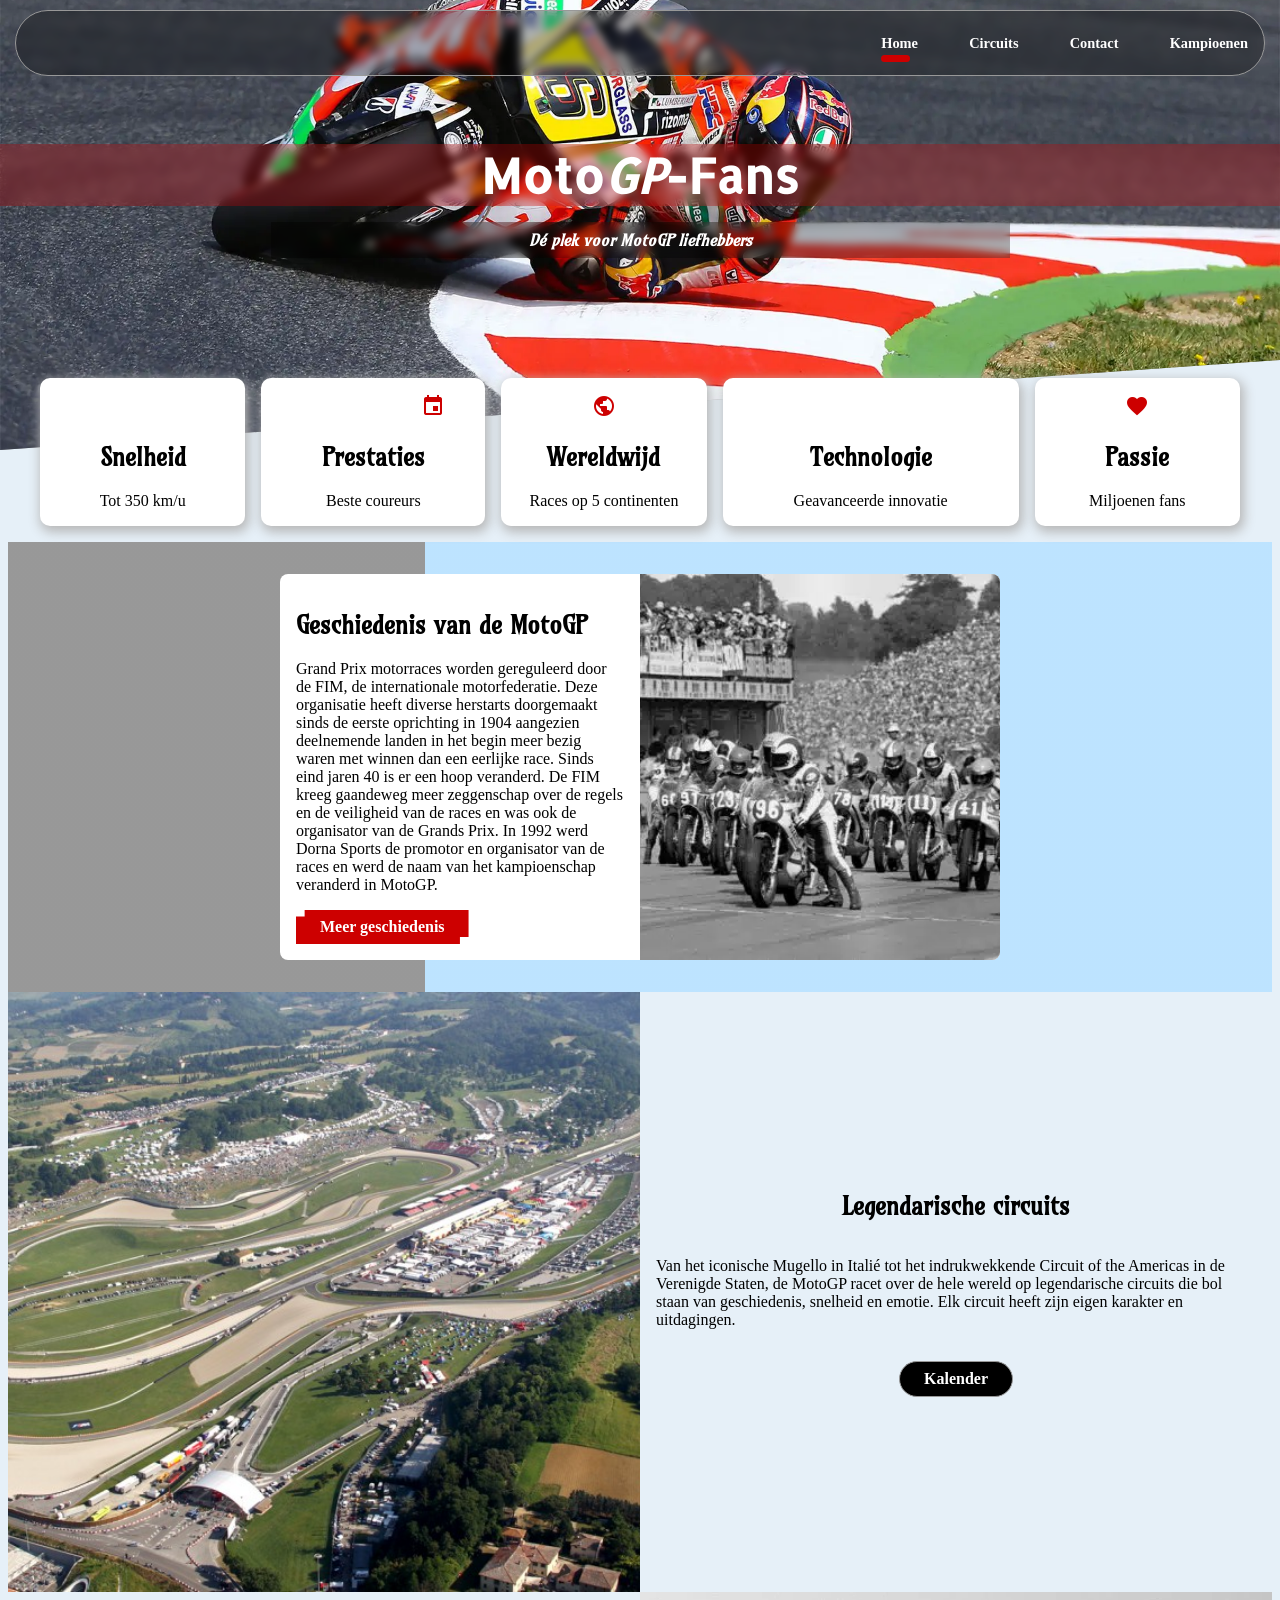
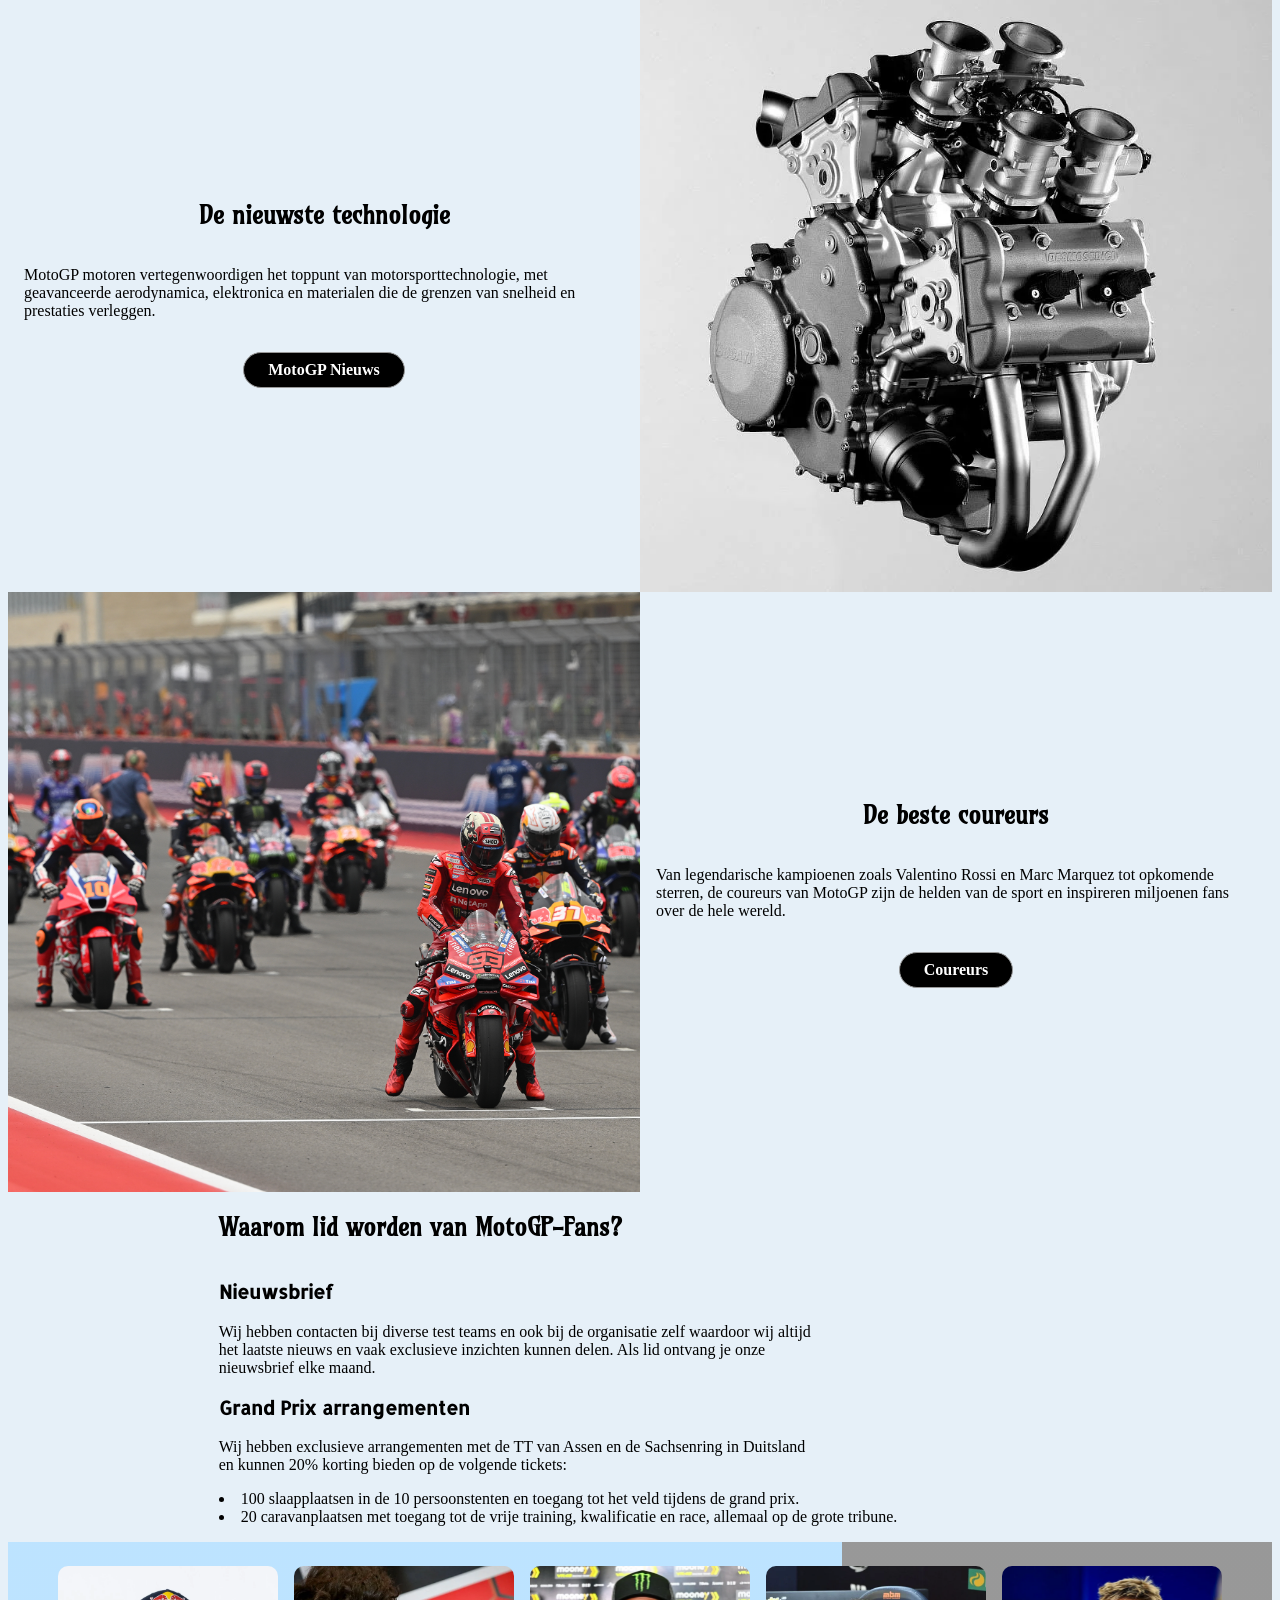
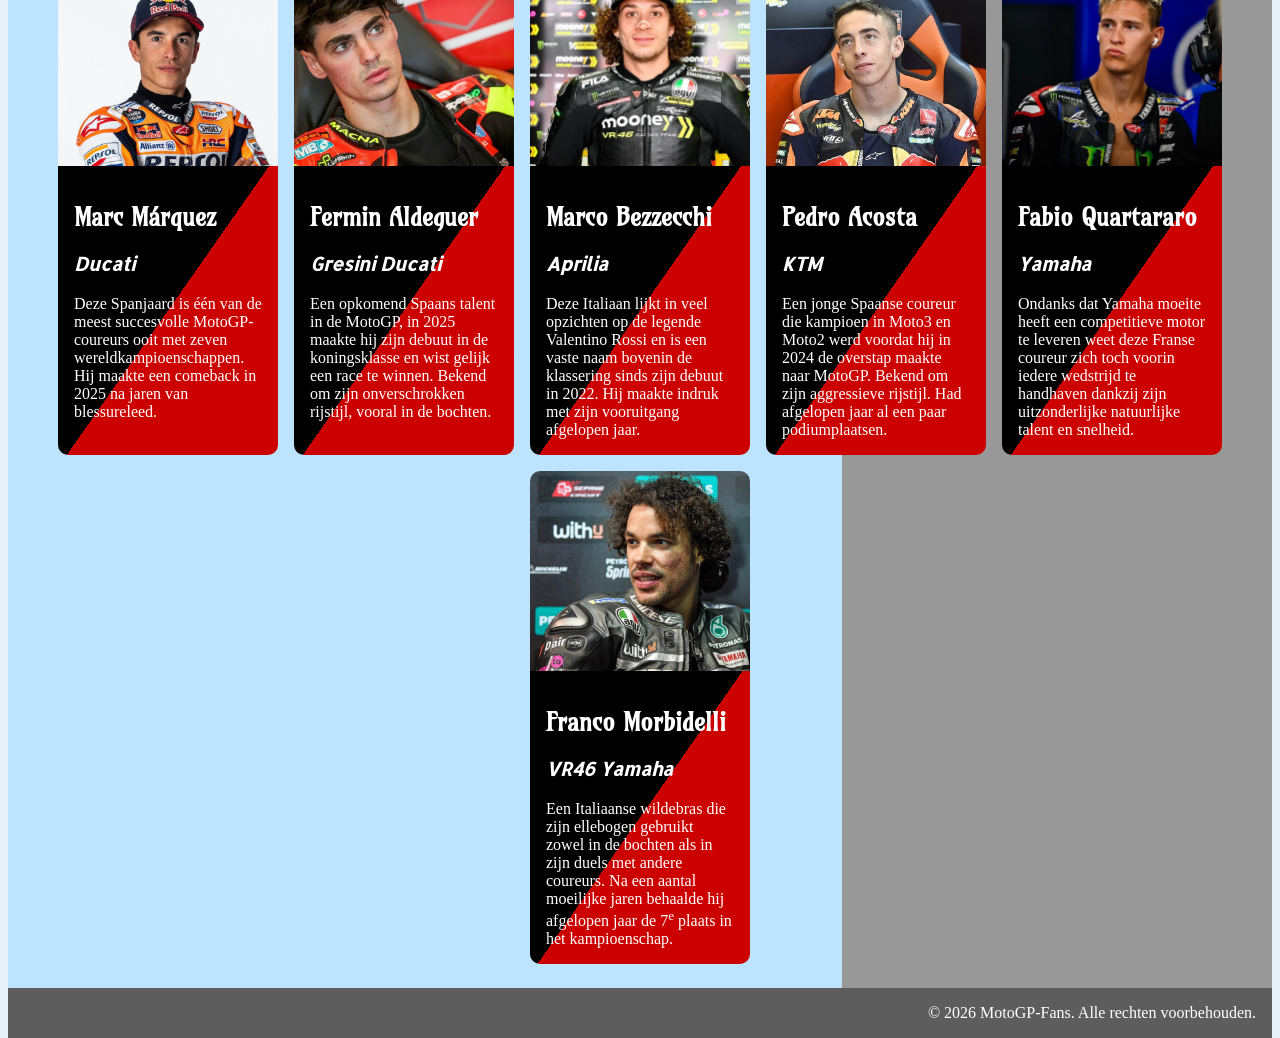
==== commit cbe20f46: "converted champion images to webp, removed redundant images" ====
--- a/index.html
+++ b/index.html
@@ -167,7 +167,8 @@
                         <h2>Fermin Aldeguer</h2>
                         <h3 class="italic">Gresini Ducati</h3>
                         <p>
-                            Een opkomend Spaans talent in de MotoGP, in 2025 maakte hij zijn debuut in de koningsklasse.
+                            Een opkomend Spaans talent in de MotoGP, in 2025 maakte hij zijn debuut in de koningsklasse
+                            en wist gelijk een race te winnen.
                             Bekend om zijn onverschrokken rijstijl, vooral in de bochten.
                         </p>
                     </div>
@@ -216,7 +217,7 @@
                         <h3 class="italic">VR46 Yamaha</h3>
                         <p>
                             Een Italiaanse wildebras die zijn ellebogen gebruikt zowel in de bochten als in zijn duels
-                            met andere coureurs. Na een aantal moeilijke jaren in de MotoGP behaalde hij
+                            met andere coureurs. Na een aantal moeilijke jaren behaalde hij
                             afgelopen jaar de 7<sup>e</sup> plaats in het kampioenschap.
                         </p>
                     </div>
--- a/css/styles.css
+++ b/css/styles.css
@@ -206,6 +206,23 @@
     }
 
     /* contact page */
+    .flex-map {
+        display: flex;
+        flex-wrap: wrap;
+        align-items: center;
+        justify-content: center;
+        gap: var(--spacer);
+    }
+
+    .address {
+        background: var(--accent-2-light);
+        padding: var(--spacer);
+        border-radius: var(--card-radius);
+    }
+
+    .flex-map iframe {
+        width: clamp(300px, 80vw, 600px);
+    }
 
     /* champions page */
     .champions-container {
@@ -216,63 +233,18 @@
 
     .champions-container article {
         position: relative;
-        height: 50vh;
+        height: 500px;
         display: flex;
         align-items: center;
         justify-content: center;
     }
 
-    .rider-card {
-        position: absolute;
-        inline-size: 350px;
-        padding: var(--spacer-xl);
-        border-radius: var(--card-radius);
-        background: oklch(100% 0.00011 271 / 0.1);
-        box-shadow: var(--box-shadow);
-        transform-origin: center center;
-        animation: riderCardScale 1s ease-out forwards;
-        animation-timeline: view();
-        animation-range: entry 0% cover 60%;
-    }
-
-    .rider-card img {
-        border-radius: var(--card-radius);
-    }
-
-    .timeline-line {
-        position: fixed;
-        inset: 0 auto 0 50%;
-        width: 4px;
-        background: linear-gradient(to bottom,
-                oklch(from var(--accent-1-light) l c h / .2),
-                oklch(from var(--accent-1) l c h / .6),
-                oklch(from var(--accent-1-light) l c h / .2));
-        transform: translateX(-50%);
-        z-index: -1;
-    }
-
-    .dot {
-        position: absolute;
-        inset: auto 50% auto 50%;
-        width: 20px;
-        height: 20px;
-        background: #ff0000;
-        border-radius: 50%;
-        transform: translate(-50%) scale(0);
-        box-shadow: 0 0 20px rgba(255, 0, 0, 0.8);
-        z-index: 10;
-        animation: dotPulse 1s ease-out forwards;
-        animation-timeline: view();
-        animation-range: entry 20% cover 50%;
-    }
-
-    .rider-card.left {
-        right: calc(50% + 60px);
-    }
-
-    .rider-card.right {
-        left: calc(50% + 60px);
-    }
+    .champions-header {
+        background: var(--accent-2-light);
+        padding-block: var(--spacer);
+    }
+
+
 }
 
 @layer typography {
@@ -288,6 +260,10 @@
     h2 {
         font-family: 'Amarante', 'Arial', sans-serif;
         text-wrap: pretty;
+    }
+
+    h3 {
+        font-family: 'Allerta Stencil', 'Times New Roman', serif;
     }
 
     .hero p {
@@ -485,6 +461,54 @@
     fieldset label {
         margin-inline-start: var(--spacer-small);
     }
+
+    /* champions page */
+    .rider-card {
+        inline-size: 350px;
+        padding: var(--spacer);
+        border-radius: var(--card-radius);
+        background: var(--accent-2);
+        box-shadow: var(--box-shadow);
+    }
+
+    .rider-card img {
+        border-radius: var(--card-radius);
+    }
+
+    .rider-card p:nth-of-type(1) {
+        font-family: 'Allerta Stencil', 'Times New Roman', serif;
+        font-size: 1.4rem;
+        font-weight: bold;
+        color: var(--accent-1);
+    }
+
+    .rider-card p:nth-of-type(2) {
+        font-family: 'Amarante', sans-serif;
+        font-size: 1.1rem;
+        font-weight: bold;
+        font-style: italic;
+    }
+
+    .timeline-line {
+        position: fixed;
+        inset: 0 auto 0 20%;
+        width: 4px;
+        background: linear-gradient(to bottom,
+                oklch(from var(--accent-1-light) l c h / .2),
+                oklch(from var(--accent-1) l c h / .6),
+                oklch(from var(--accent-1-light) l c h / .2));
+        transform: translateX(-50%);
+        z-index: -1;
+    }
+
+    .dot {
+        display: none;
+    }
+
+    .rider-card.left,
+    .rider-card.right {
+        left: calc(50% + 60px);
+    }
 }
 
 @layer utilities {
@@ -601,6 +625,48 @@
     }
 }
 
+@media (width >=900px) {
+
+    /* champions page */
+    .timeline-line {
+        left: 50%;
+        transform: translateX(-50%);
+    }
+
+    .champions-container article {
+        height: 50vh;
+    }
+
+    .rider-card {
+        position: absolute;
+        transform-origin: center center;
+        animation: riderCardScale 1s ease-out forwards;
+        animation-timeline: view();
+        animation-range: entry 0% cover 60%;
+    }
+
+    .rider-card.right {
+        left: auto;
+        right: calc(50% + 60px);
+    }
+
+    .dot {
+        display: block;
+        position: absolute;
+        inset: auto 50% auto 50%;
+        width: 20px;
+        height: 20px;
+        background: #ff0000;
+        border-radius: 50%;
+        transform: translate(-50%) scale(0);
+        box-shadow: 0 0 20px rgba(255, 0, 0, 0.8);
+        z-index: 10;
+        animation: dotPulse 1s ease-out forwards;
+        animation-timeline: view();
+        animation-range: entry 20% cover 50%;
+    }
+}
+
 @media (width >=1000px) {
     .circuit-grid {
         grid-template-columns:
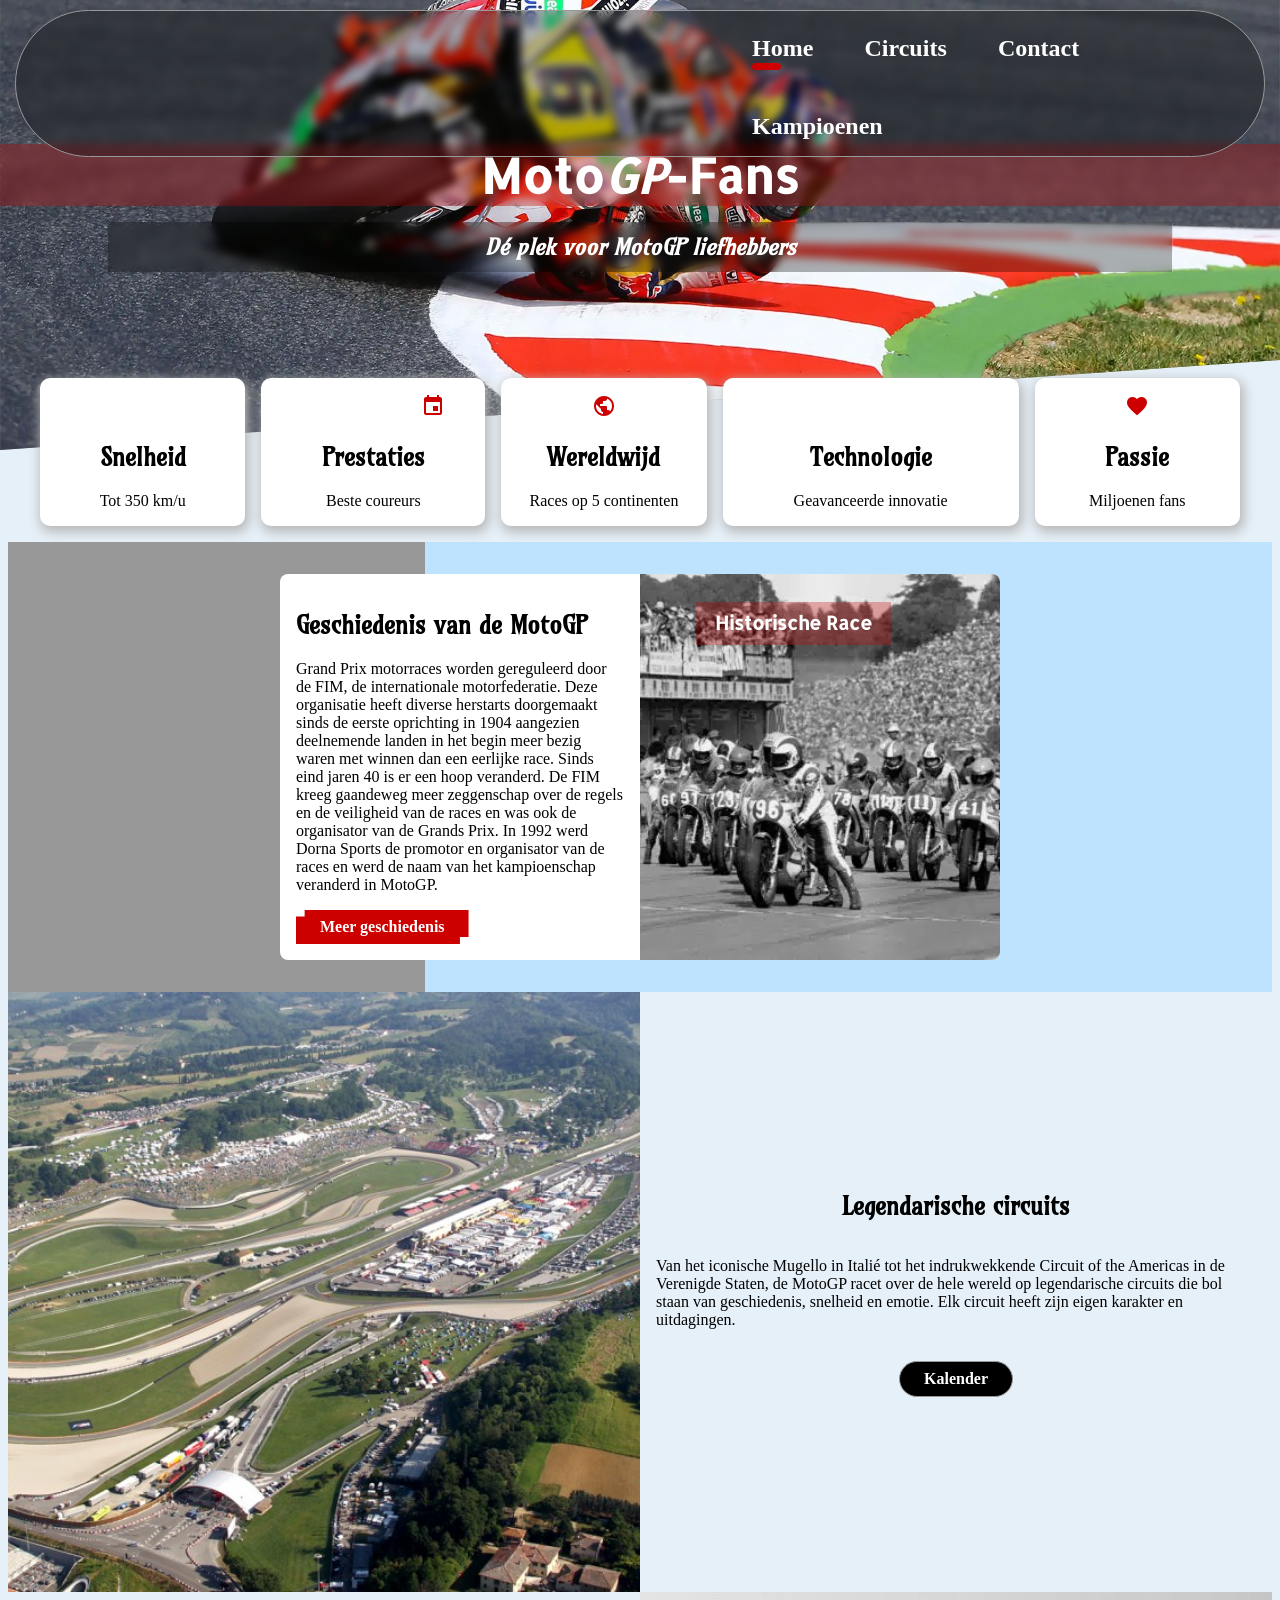
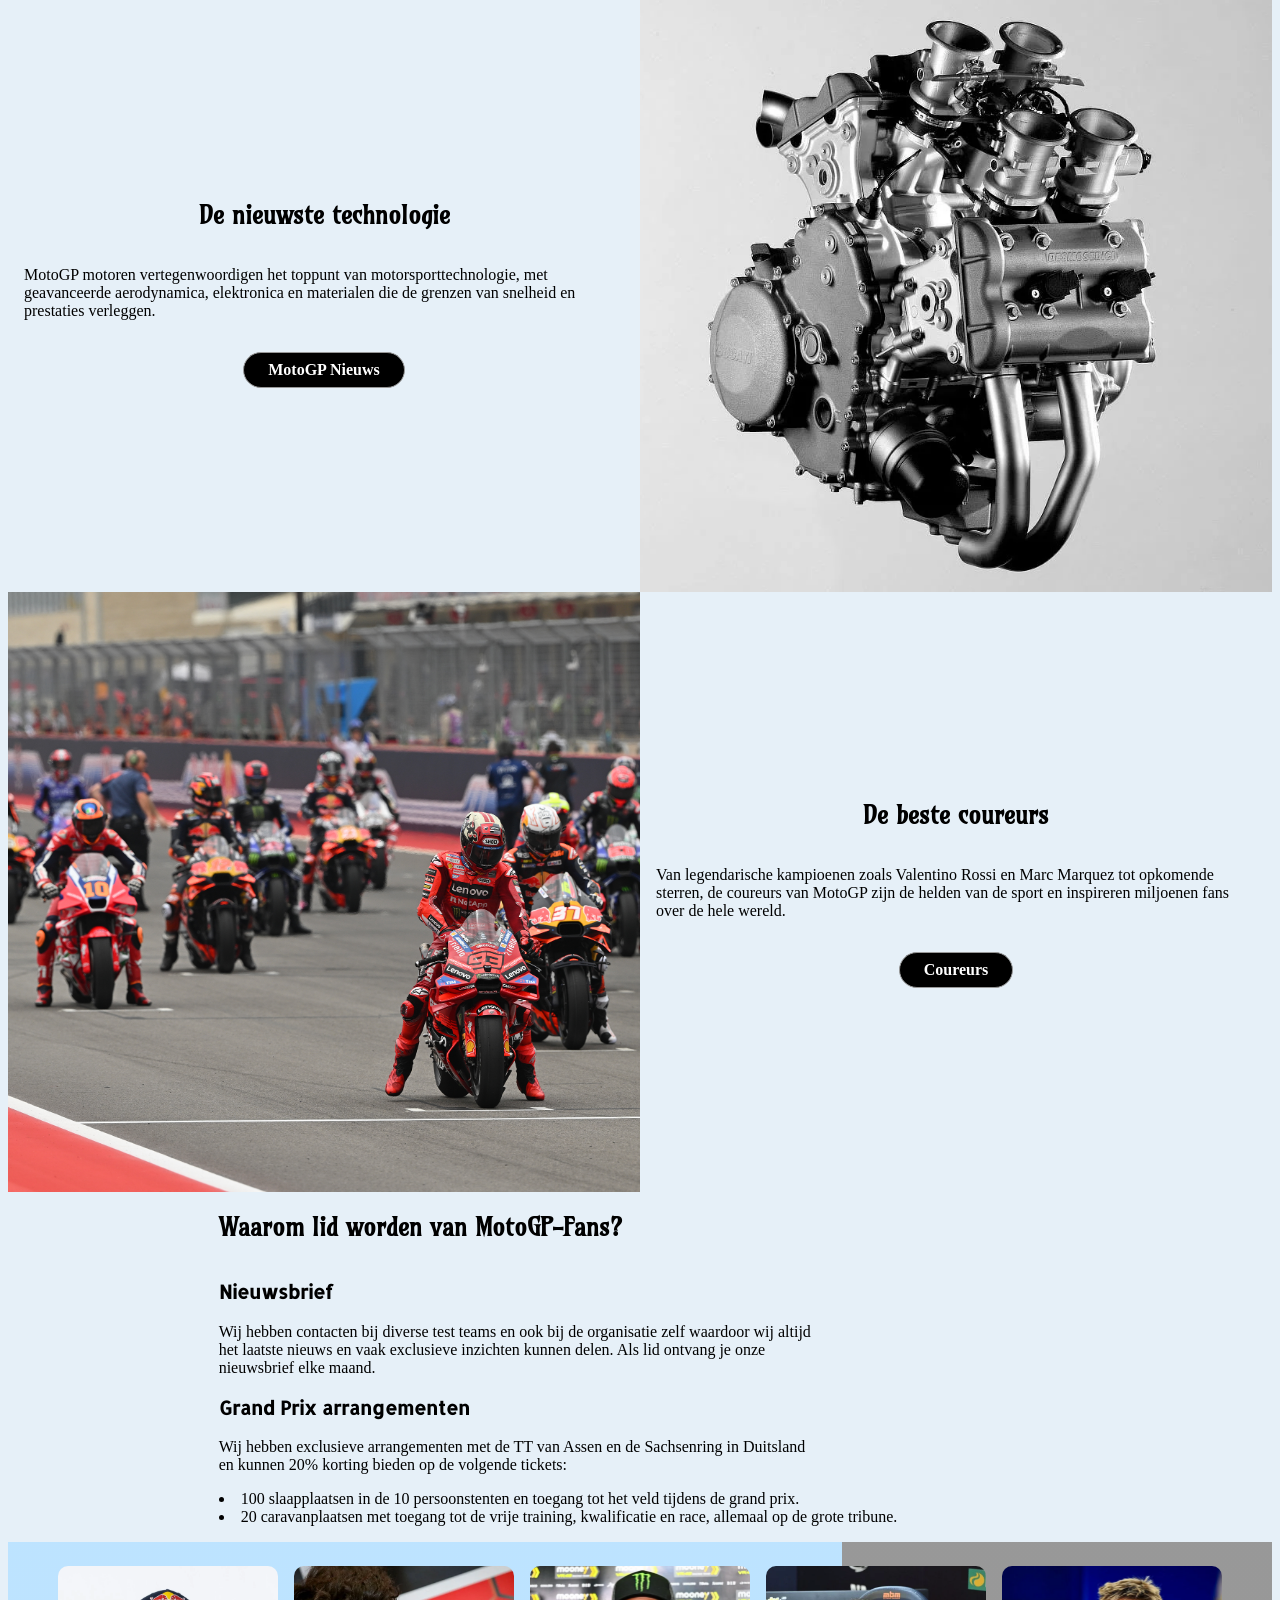
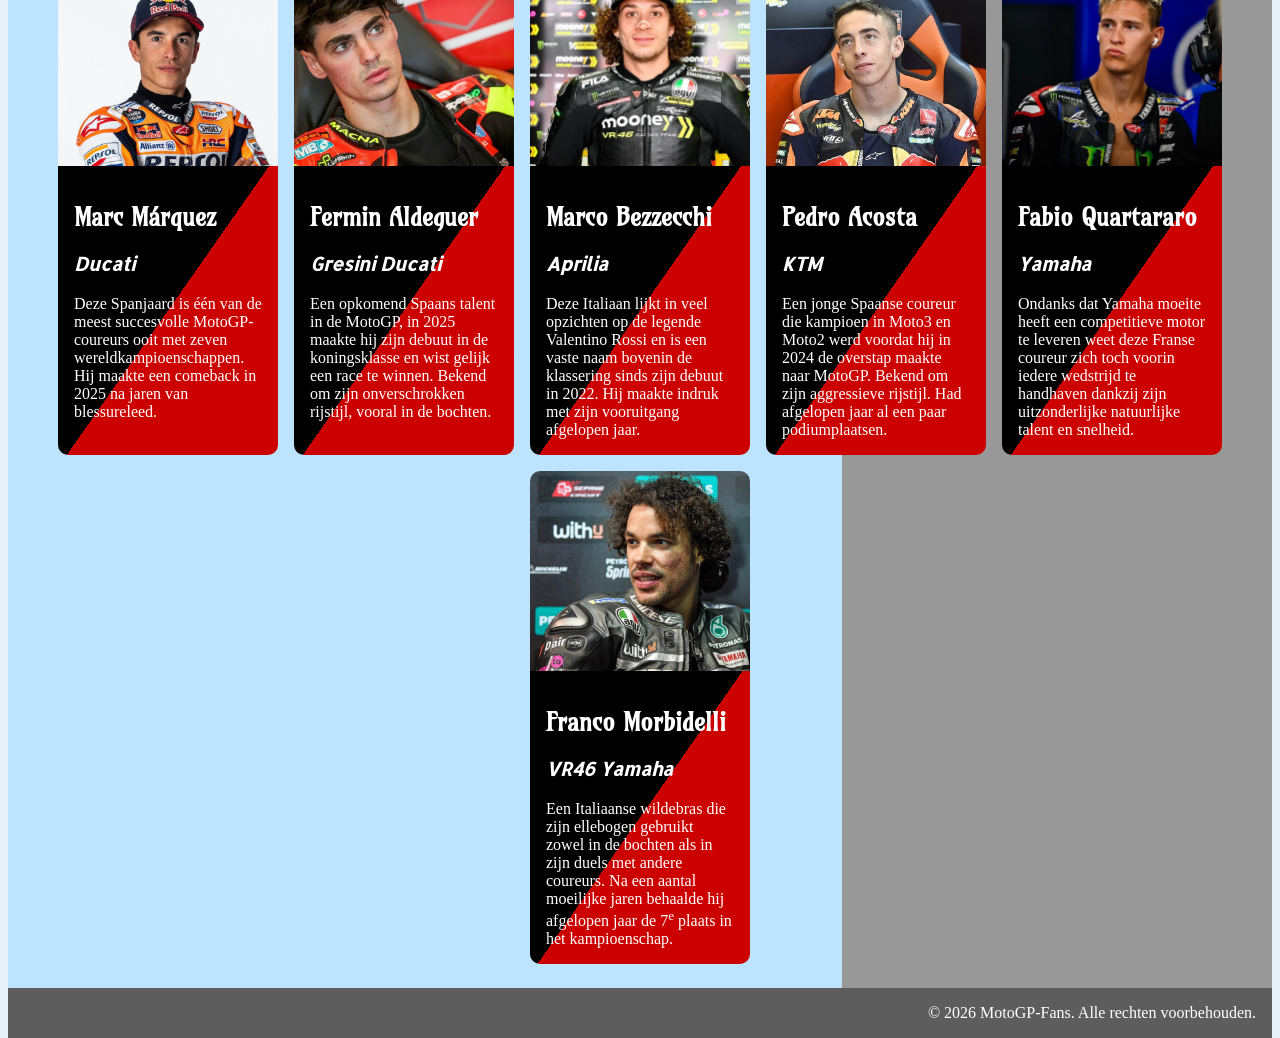
==== commit 3b10caee: "Responsive subheadings, updated action pictures" ====
--- a/index.html
+++ b/index.html
@@ -82,6 +82,7 @@
                         rel="noopener noreferrer">Meer geschiedenis</a>
                 </div>
                 <div class="history-block-right">
+                    <h3>Historische Race</h3>
                     <img src="images/history/Riders-on-the-grid-1975.webp" alt="Een start van een race in 1975">
                 </div>
             </div>
@@ -100,11 +101,11 @@
                     Elk circuit heeft zijn
                     eigen karakter en uitdagingen.
                 </p>
-                <a class="button-link" href="http://motogp.com/en/calendar" target="_blank" rel="noopener">Kalender</a>
+                <a class="button-link" href="https://motogp.com/en/calendar" target="_blank" rel="noopener">Kalender</a>
             </div>
             <!-- Blok afbeelding / tekst -->
             <div class="image-half">
-                <img src="images/tech/DUCATI DESMOSEDICI GP6 ENGINE.webp" alt="Een MotoGP motor">
+                <img src="images/tech/ducati-desmosedici-engine.webp" alt="Een MotoGP motor">
             </div>
             <div class="text-half">
                 <h2>De nieuwste technologie</h2>
@@ -112,7 +113,7 @@
                     MotoGP motoren vertegenwoordigen het toppunt van motorsporttechnologie, met geavanceerde
                     aerodynamica, elektronica en materialen die de grenzen van snelheid en prestaties verleggen.
                 </p>
-                <a class="button-link" href="http://motogp.com/en/news" target="_blank" rel="noopener">MotoGP
+                <a class="button-link" href="https://motogp.com/en/news" target="_blank" rel="noopener">MotoGP
                     Nieuws</a>
             </div>
             <!-- Blok tekst / afbeelding -->
--- a/css/styles.css
+++ b/css/styles.css
@@ -20,7 +20,7 @@
 
     img {
         display: block;
-        max-width: 100%;
+        max-inline-size: 100%;
     }
 }
 
@@ -107,7 +107,7 @@
 
     .hero {
         position: relative;
-        height: 50vh;
+        min-block-size: clamp(16rem, 50svh, 32rem);
         background: var(--grey);
         padding-block: var(--spacer-xxl) calc(var(--spacer-xxl) * 2);
         clip-path: polygon(0 0, 100% 0, 100% 80%, 0 100%);
@@ -117,8 +117,8 @@
     .hero-image {
         position: absolute;
         inset: 0 auto;
-        height: 100%;
-        width: 100%;
+        block-size: 100%;
+        inline-size: 100%;
         object-fit: cover;
     }
 
@@ -127,17 +127,6 @@
         position: relative;
         z-index: 1;
     }
-
-    /* .hero {
-        display: grid;
-        grid-template-areas: "stack";
-        place-items: center;
-        clip-path: polygon(0 0, 100% 0, 100% 80%, 0 100%);
-    }
-
-    .hero>* {
-        grid-area: stack;
-    } */
 
     body .hero-image {
         grid-column: 1 / -1;
@@ -180,6 +169,19 @@
         contain: paint;
     }
 
+    .history-block-right {
+        position: relative;
+    }
+
+    .history-block-right h3 {
+        position: absolute;
+        inset: var(--spacer-small) auto auto;
+        margin-inline: var(--spacer-xxl);
+        padding: var(--spacer-small) var(--spacer);
+        color: var(--secondary-color);
+        background: var(--accent-1-transparent);
+    }
+
     .reduced-width {
         display: grid;
         grid-template-columns: 1fr 4fr 1fr;
@@ -201,9 +203,6 @@
     }
 
     /* gallery page */
-    .bento-container {
-        container: bento / inline-size;
-    }
 
     /* contact page */
     .flex-map {
@@ -221,7 +220,7 @@
     }
 
     .flex-map iframe {
-        width: clamp(300px, 80vw, 600px);
+        inline-size: clamp(300px, 80vw, 600px);
     }
 
     /* champions page */
@@ -233,7 +232,7 @@
 
     .champions-container article {
         position: relative;
-        height: 500px;
+        block-size: 500px;
         display: flex;
         align-items: center;
         justify-content: center;
@@ -243,8 +242,6 @@
         background: var(--accent-2-light);
         padding-block: var(--spacer);
     }
-
-
 }
 
 @layer typography {
@@ -269,6 +266,7 @@
     .hero p {
         font-family: 'Amarante', 'Arial', sans-serif;
         font-weight: bold;
+        font-size: clamp(1rem, 1.2vw + 0.7rem, 1.4rem);
         margin-inline: auto;
         padding: var(--spacer-small) var(--spacer-xl);
         color: var(--secondary-color);
@@ -276,7 +274,7 @@
     }
 
     :not(footer, .feature-card)>p {
-        max-width: 75ch;
+        max-inline-size: 75ch;
     }
 }
 
@@ -289,7 +287,7 @@
     }
 
     nav a:hover {
-        color: var(--accent-1-light);
+        color: var(--accent-2);
         transition: color 0.3s ease;
     }
 
@@ -312,8 +310,8 @@
         position: absolute;
         content: "";
         top: 20px;
-        width: var(--spacer-xl);
-        height: var(--spacer-small);
+        inline-size: var(--spacer-xl);
+        block-size: var(--spacer-small);
         border-radius: 1in;
         background: var(--accent-1);
         margin-right: .5em;
@@ -350,8 +348,8 @@
     }
 
     .history-block-right img {
-        width: 100%;
-        height: 100%;
+        inline-size: 100%;
+        block-size: 100%;
         object-fit: cover;
     }
 
@@ -364,14 +362,14 @@
     }
 
     .two-halves .image-half {
-        min-height: 450px;
-        height: clamp(450px, 80vw, 600px);
+        min-block-size: 450px;
+        block-size: clamp(450px, 80vw, 600px);
         contain: paint;
     }
 
     .two-halves .image-half img {
-        width: 100%;
-        height: 100%;
+        inline-size: 100%;
+        block-size: 100%;
         object-fit: cover;
     }
 
@@ -388,8 +386,8 @@
     }
 
     .card .card-image {
-        width: 100%;
-        height: 200px;
+        inline-size: 100%;
+        block-size: 200px;
         object-fit: cover;
     }
 
@@ -409,8 +407,8 @@
     }
 
     .circuit-card img {
-        width: 100%;
-        height: 100%;
+        inline-size: 100%;
+        block-size: 100%;
         object-fit: cover;
     }
 
@@ -449,7 +447,6 @@
     }
 
     form {
-        margin-block: var(--spacer);
         border: 1px solid var(--grey);
         border-radius: var(--spacer-small);
     }
@@ -460,6 +457,26 @@
 
     fieldset label {
         margin-inline-start: var(--spacer-small);
+    }
+
+    .video-block {
+        display: grid;
+        grid-template-columns: 1fr 4fr 1fr;
+    }
+
+    .video-block>* {
+        grid-column: 2;
+    }
+
+    .video-block video {
+        display: block;
+        margin: 0 auto;
+        inline-size: clamp(250px, 60vw, 900px);
+        border-radius: var(--card-radius);
+    }
+
+    .splitter {
+        block-size: 100px;
     }
 
     /* champions page */
@@ -492,7 +509,7 @@
     .timeline-line {
         position: fixed;
         inset: 0 auto 0 20%;
-        width: 4px;
+        inline-size: 4px;
         background: linear-gradient(to bottom,
                 oklch(from var(--accent-1-light) l c h / .2),
                 oklch(from var(--accent-1) l c h / .6),
@@ -581,6 +598,18 @@
 }
 
 @media (width >=768px) {
+    nav a {
+        font-size: 1.5rem;
+    }
+
+    nav a.material-icons {
+        font-size: 2.5rem;
+    }
+
+    li.nav-checked::before {
+        top: 28px;
+    }
+
 
     /* main page */
     .two-halves {
@@ -627,6 +656,8 @@
 
 @media (width >=900px) {
 
+
+
     /* champions page */
     .timeline-line {
         left: 50%;
@@ -634,7 +665,7 @@
     }
 
     .champions-container article {
-        height: 50vh;
+        block-size: 50vh;
     }
 
     .rider-card {
@@ -654,16 +685,17 @@
         display: block;
         position: absolute;
         inset: auto 50% auto 50%;
-        width: 20px;
-        height: 20px;
+        inline-size: 20px;
+        block-size: 20px;
         background: #ff0000;
         border-radius: 50%;
-        transform: translate(-50%) scale(0);
+        transform: translate(-50%);
+        scale: 0;
         box-shadow: 0 0 20px rgba(255, 0, 0, 0.8);
-        z-index: 10;
         animation: dotPulse 1s ease-out forwards;
         animation-timeline: view();
         animation-range: entry 20% cover 50%;
+        z-index: 10;
     }
 }
 
@@ -693,17 +725,18 @@
 @keyframes riderCardScale {
     from {
         opacity: 0;
-        transform: scale(0.25);
+        scale: .25;
     }
 
     to {
         opacity: 1;
-        transform: scale(1);
+        scale: 1;
     }
 }
 
 @keyframes dotPulse {
     to {
-        transform: translateX(-50%)scale(1);
+        transform: translateX(-50%);
+        scale: 1;
     }
 }
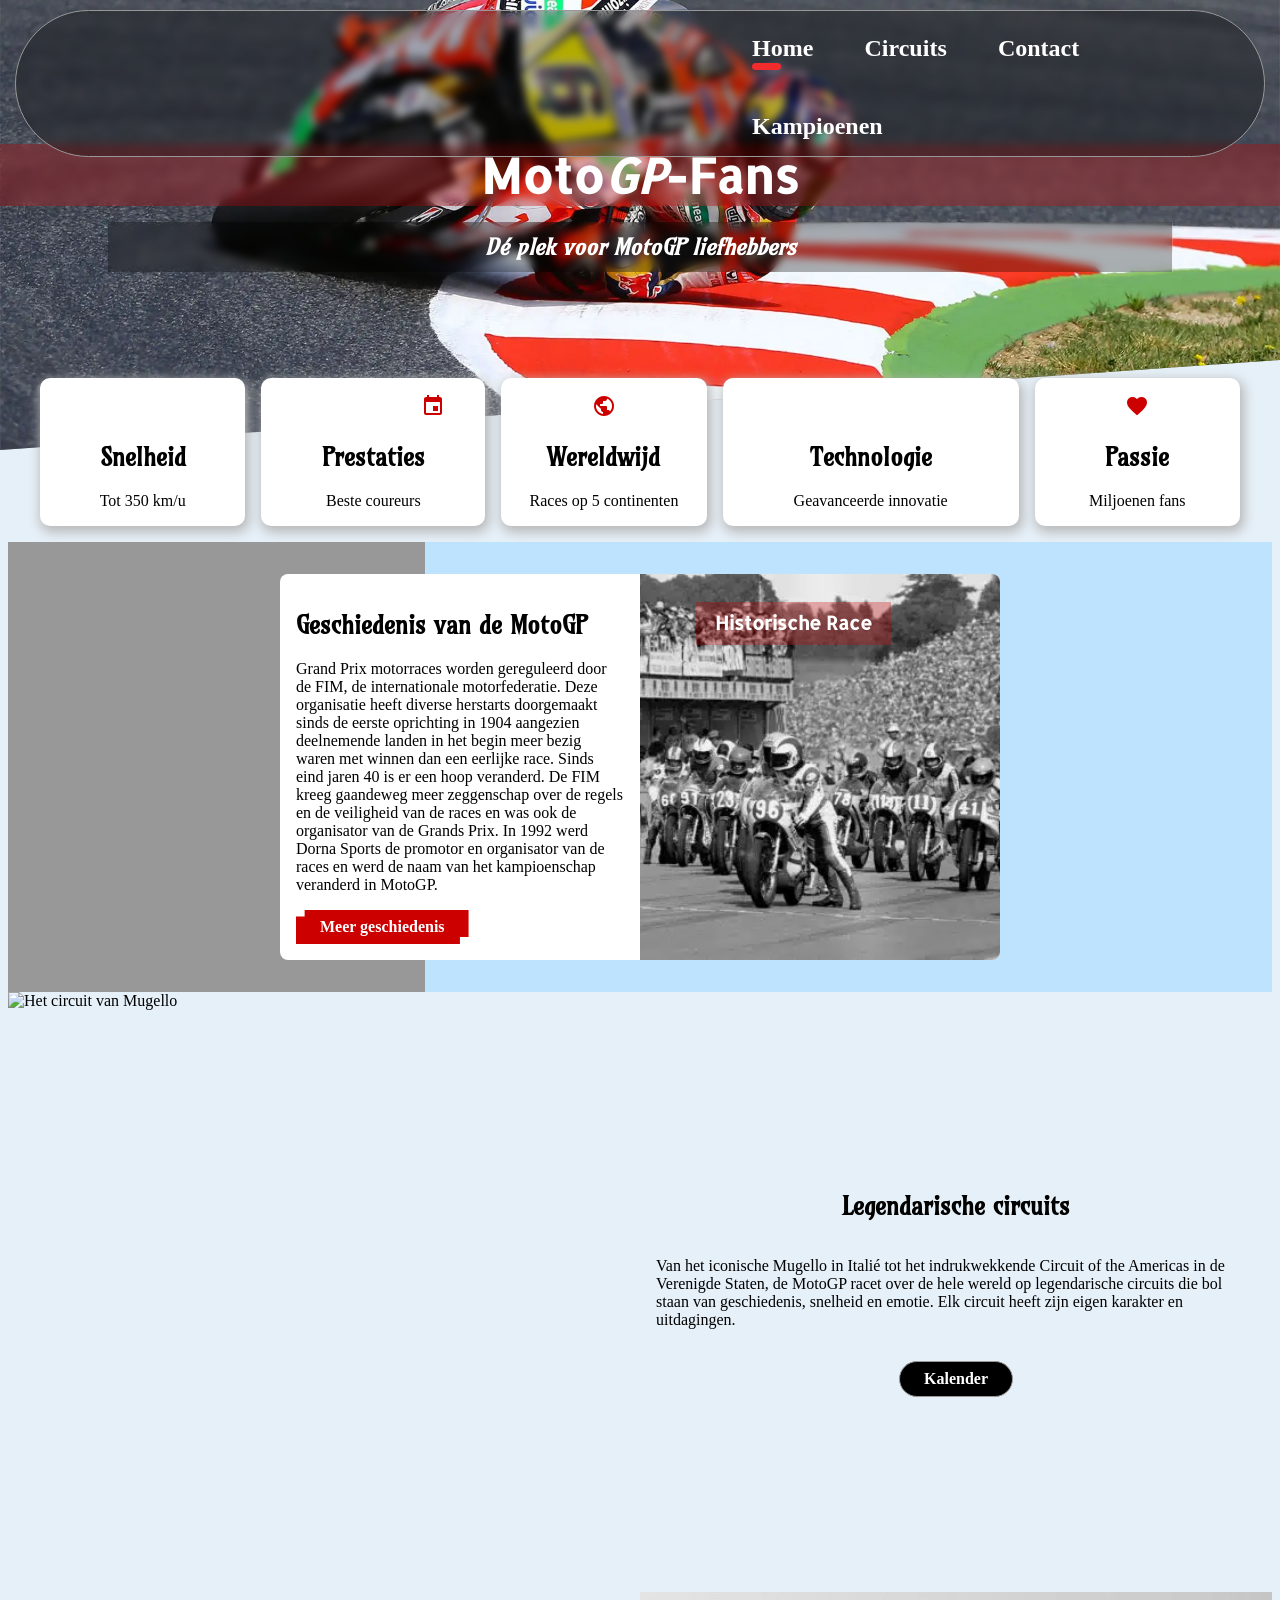
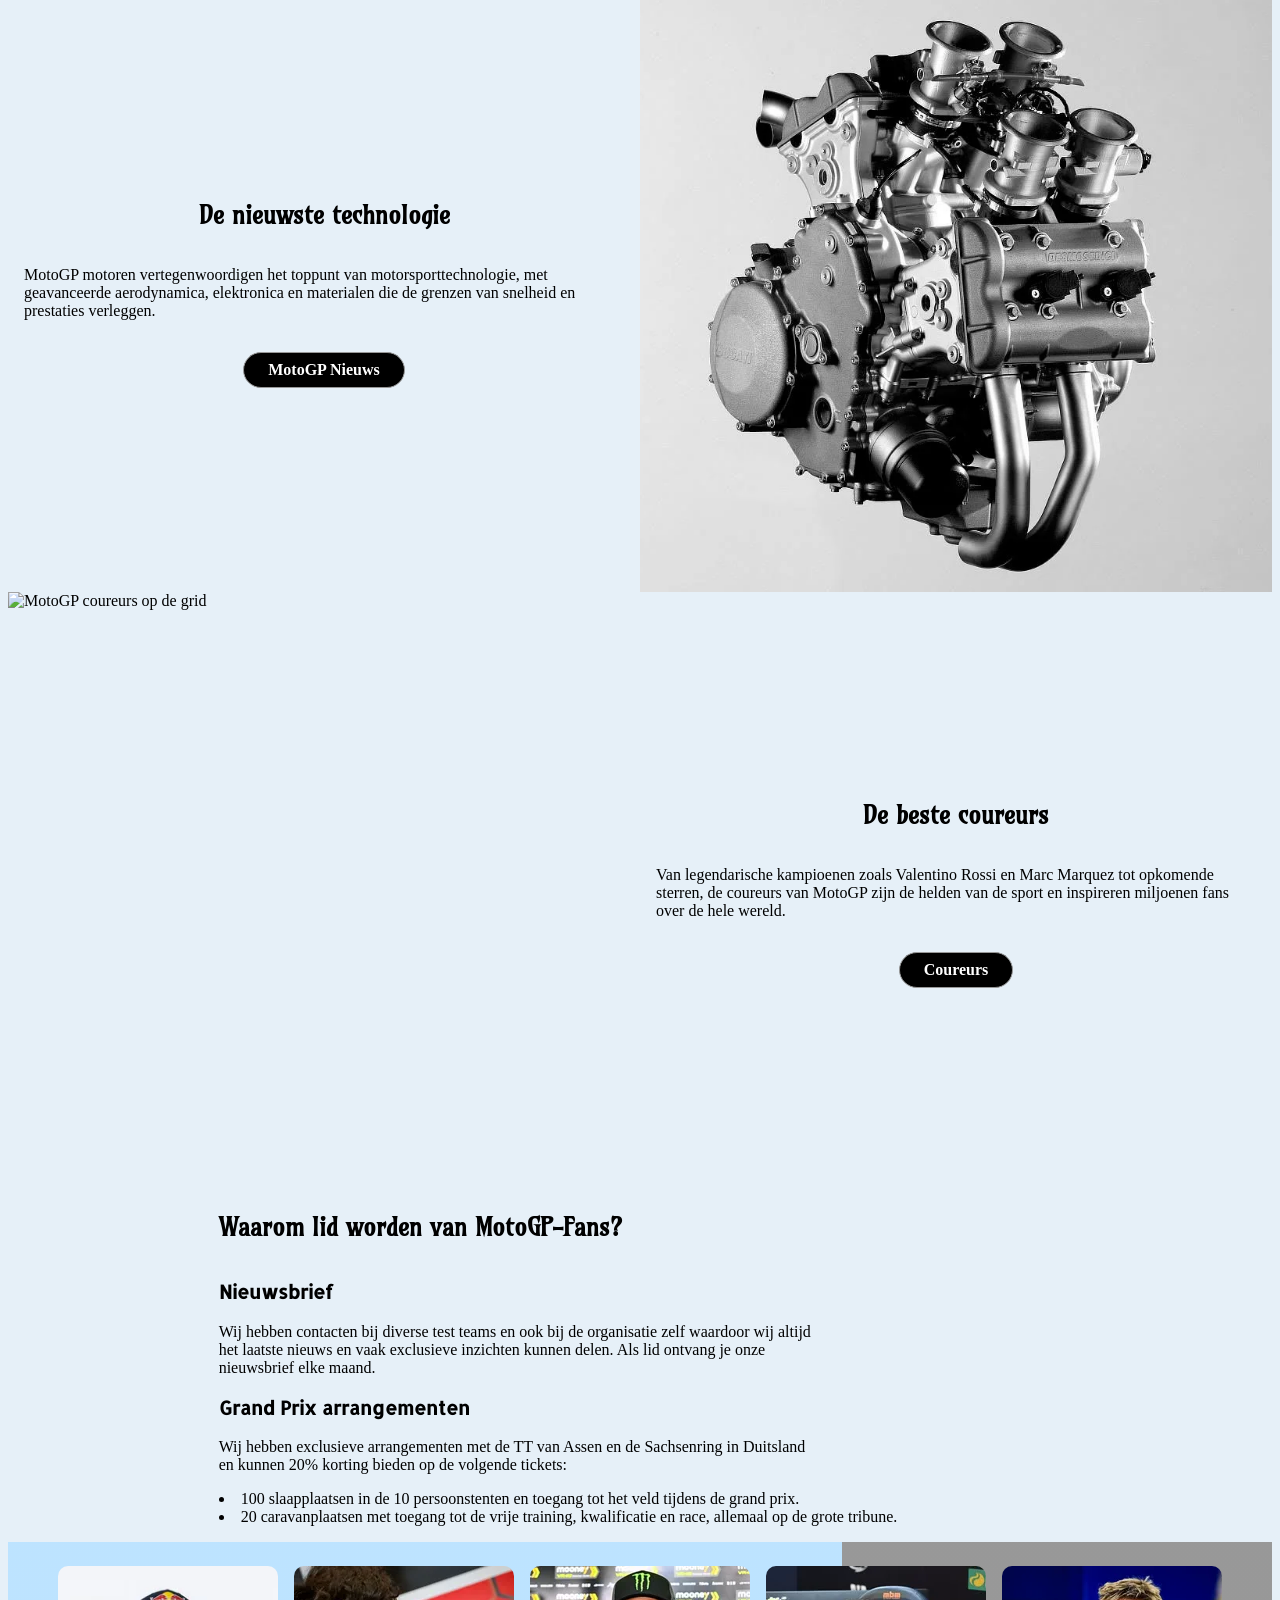
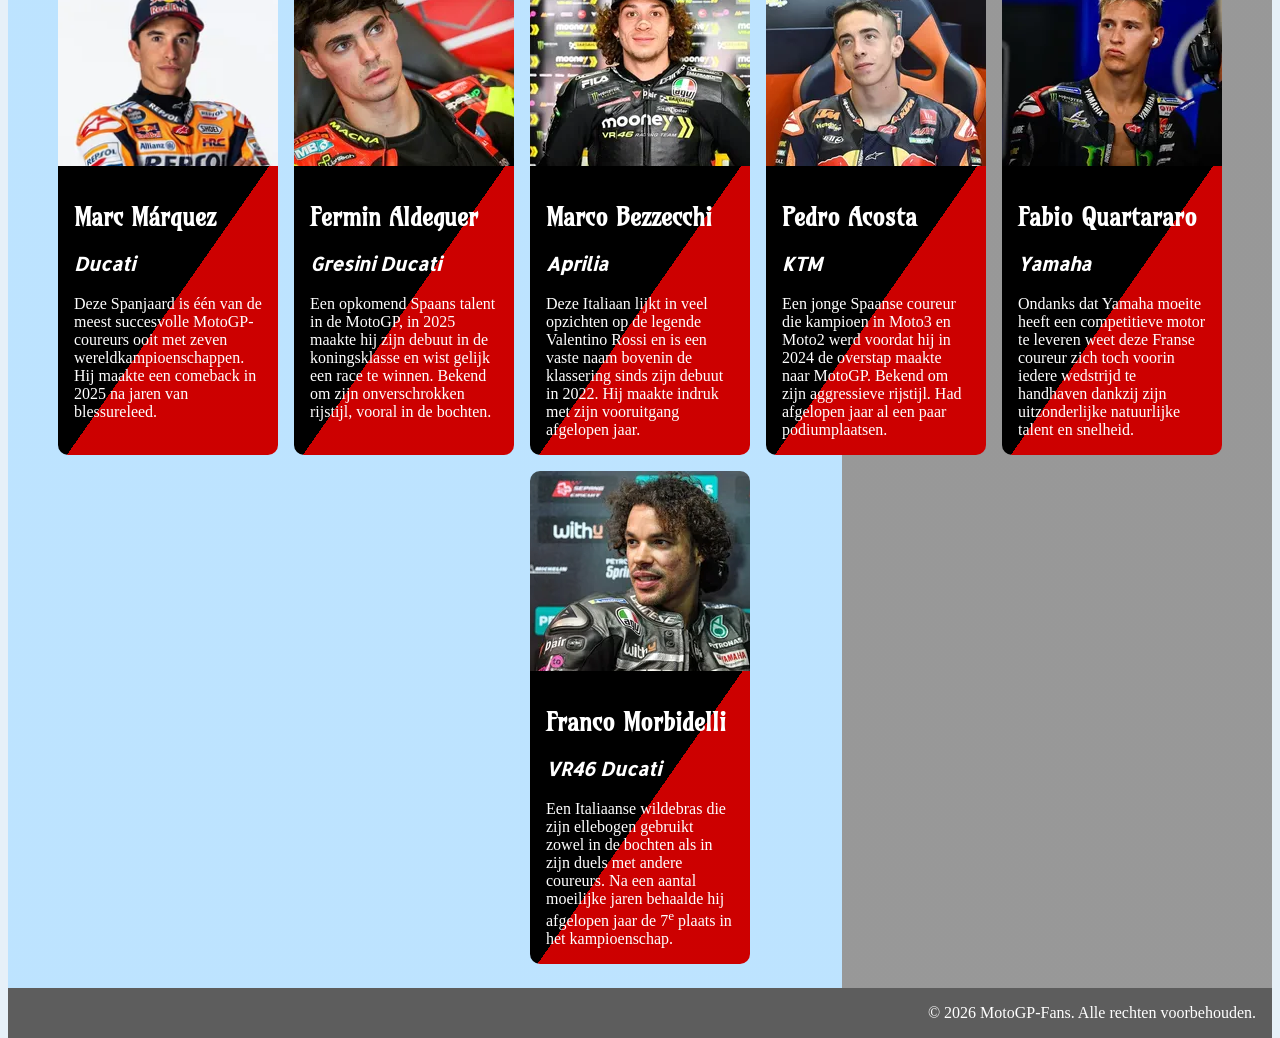
==== commit 6540adac: "added srcset to hero images and circuit images" ====
--- a/index.html
+++ b/index.html
@@ -27,7 +27,9 @@
         </nav>
         <!-- Hoofdkop en subkop -->
         <div class="hero text-center">
-            <img src="images/action/Motorcycle-Physics-Cornering.webp" alt="MotoGP coureur in actie tijdens een race"
+            <img src="images/action/motorcycle-cornering.webp"
+                srcset="images/action/motorcycle-cornering.webp 1600w, images/action/motorcycle-cornering_1200.webp 1200w, images/action/motorcycle-cornering_800.webp 800w"
+                sizes="(min-width: 1440px) 1440px, 100vw" alt="MotoGP coureur in actie tijdens een race"
                 class="hero-image">
             <h1 class="blur-bg">Moto<span class="italic">GP</span>-Fans</h1>
             <p class="italic blur-bg">D&eacute; plek voor MotoGP liefhebbers</p>
@@ -151,7 +153,7 @@
             <!-- Cards, foto boven, kop en tekst onder -->
             <div class="card-container">
                 <article class="card">
-                    <img src="images/racers/marc-marquez.webp" alt="" class="card-image">
+                    <img src="images/racers/marc-marquez_200.webp" alt="" class="card-image">
                     <div class="card-content">
                         <h2>Marc M&aacute;rquez</h2>
                         <h3 class="italic">Ducati</h3>
@@ -163,7 +165,7 @@
                     </div>
                 </article>
                 <article class="card">
-                    <img src="images/racers/fermin-aldeguer.webp" alt="" class="card-image">
+                    <img src="images/racers/fermin-aldeguer_200.webp" alt="" class="card-image">
                     <div class="card-content">
                         <h2>Fermin Aldeguer</h2>
                         <h3 class="italic">Gresini Ducati</h3>
@@ -175,7 +177,7 @@
                     </div>
                 </article>
                 <article class="card">
-                    <img src="images/racers/marco-bezzecchi-motogp-2023.webp" alt="" class="card-image">
+                    <img src="images/racers/marco-bezzecchi-motogp-2023_200.webp" alt="" class="card-image">
                     <div class="card-content">
                         <h2>Marco Bezzecchi</h2>
                         <h3 class="italic">Aprilia</h3>
@@ -188,7 +190,7 @@
                     </div>
                 </article>
                 <article class="card">
-                    <img src="images/racers/pedro-acosta-2.webp" alt="" class="card-image">
+                    <img src="images/racers/pedro-acosta-2_200.webp" alt="" class="card-image">
                     <div class="card-content">
                         <h2>Pedro Acosta</h2>
                         <h3 class="italic">KTM</h3>
@@ -200,7 +202,7 @@
                     </div>
                 </article>
                 <article class="card">
-                    <img src="images/racers/fabio-quartararo.webp" alt="" class="card-image">
+                    <img src="images/racers/fabio-quartararo_200.webp" alt="" class="card-image">
                     <div class="card-content">
                         <h2>Fabio Quartararo</h2>
                         <h3 class="italic">Yamaha</h3>
@@ -212,10 +214,10 @@
                     </div>
                 </article>
                 <article class="card">
-                    <img src="images/racers/franco-morbidelli.webp" alt="" class="card-image">
+                    <img src="images/racers/franco-morbidelli_200.webp" alt="" class="card-image">
                     <div class="card-content">
                         <h2>Franco Morbidelli</h2>
-                        <h3 class="italic">VR46 Yamaha</h3>
+                        <h3 class="italic">VR46 Ducati</h3>
                         <p>
                             Een Italiaanse wildebras die zijn ellebogen gebruikt zowel in de bochten als in zijn duels
                             met andere coureurs. Na een aantal moeilijke jaren behaalde hij
--- a/css/styles.css
+++ b/css/styles.css
@@ -139,7 +139,7 @@
         text-align: end;
     }
 
-    /* main page */
+    /* Main Page */
     .feature-container {
         position: relative;
         display: flex;
@@ -202,9 +202,9 @@
         flex: 0 1 220px;
     }
 
-    /* gallery page */
-
-    /* contact page */
+    /* Gallery Page */
+
+    /* Contact Page */
     .flex-map {
         display: flex;
         flex-wrap: wrap;
@@ -223,7 +223,7 @@
         inline-size: clamp(300px, 80vw, 600px);
     }
 
-    /* champions page */
+    /* Champions Page */
     .champions-container {
         position: relative;
         margin: 0 auto;
@@ -313,11 +313,11 @@
         inline-size: var(--spacer-xl);
         block-size: var(--spacer-small);
         border-radius: 1in;
-        background: var(--accent-1);
+        background: var(--accent-1-light);
         margin-right: .5em;
     }
 
-    /* main page */
+    /* Main Page */
     .feature-card {
         flex: 1 1 200px;
         padding: var(--spacer);
@@ -397,7 +397,7 @@
         background: linear-gradient(125deg, var(--secondary-bg) 50%, var(--accent-1) 0);
     }
 
-    /* gallery page */
+    /* Gallery Page */
     .circuit-card {
         position: relative;
         border-radius: var(--card-radius);
@@ -439,7 +439,7 @@
         grid-area: var(--area);
     }
 
-    /* contact page */
+    /* Contact Page */
     .contact-form-container {
         display: grid;
         padding: var(--spacer);
@@ -479,7 +479,7 @@
         block-size: 100px;
     }
 
-    /* champions page */
+    /* Champions Page */
     .rider-card {
         inline-size: 350px;
         padding: var(--spacer);
@@ -492,6 +492,7 @@
         border-radius: var(--card-radius);
     }
 
+    /* rider name */
     .rider-card p:nth-of-type(1) {
         font-family: 'Allerta Stencil', 'Times New Roman', serif;
         font-size: 1.4rem;
@@ -499,6 +500,7 @@
         color: var(--accent-1);
     }
 
+    /* factory bike */
     .rider-card p:nth-of-type(2) {
         font-family: 'Amarante', sans-serif;
         font-size: 1.1rem;
@@ -586,7 +588,7 @@
 
 @media (width >=500px) {
 
-    /* contact page */
+    /* Contact Page */
     .contact-form {
         display: grid;
         grid-template-columns: 1fr 4fr 1fr;
@@ -611,7 +613,7 @@
     }
 
 
-    /* main page */
+    /* Main Page */
     .two-halves {
         display: grid;
         grid-template-columns: 1fr 1fr;
@@ -628,7 +630,7 @@
         grid-row: 2;
     }
 
-    /* gallery page */
+    /* Gallery Page */
     .circuit-grid {
         grid-template-columns:
             .5rem repeat(5, 1fr) .5rem;
@@ -647,7 +649,7 @@
             ". twenty-one twenty-one twenty-one twenty-two twenty-two .";
     }
 
-    /* contact page */
+    /* Contact Page */
     fieldset {
         display: flex;
         justify-content: space-around;
@@ -658,7 +660,7 @@
 
 
 
-    /* champions page */
+    /* Champions Page */
     .timeline-line {
         left: 50%;
         transform: translateX(-50%);
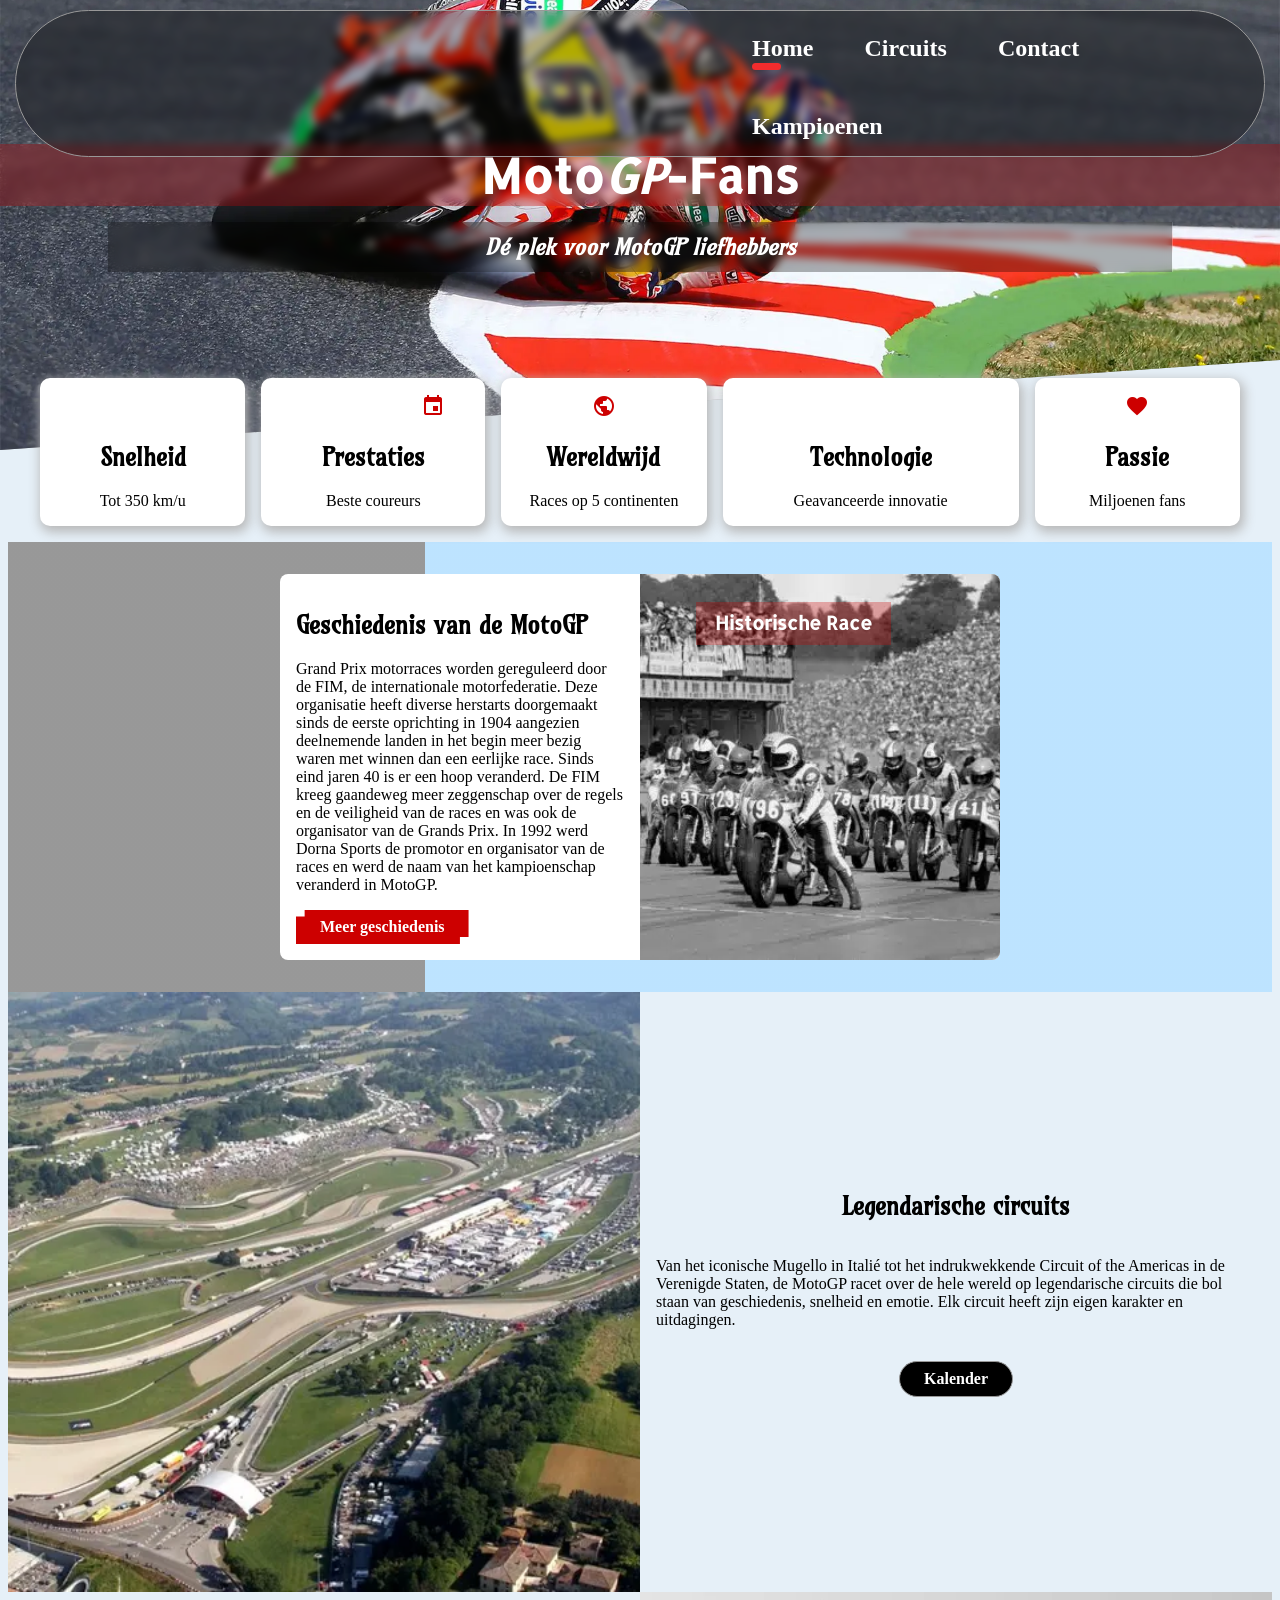
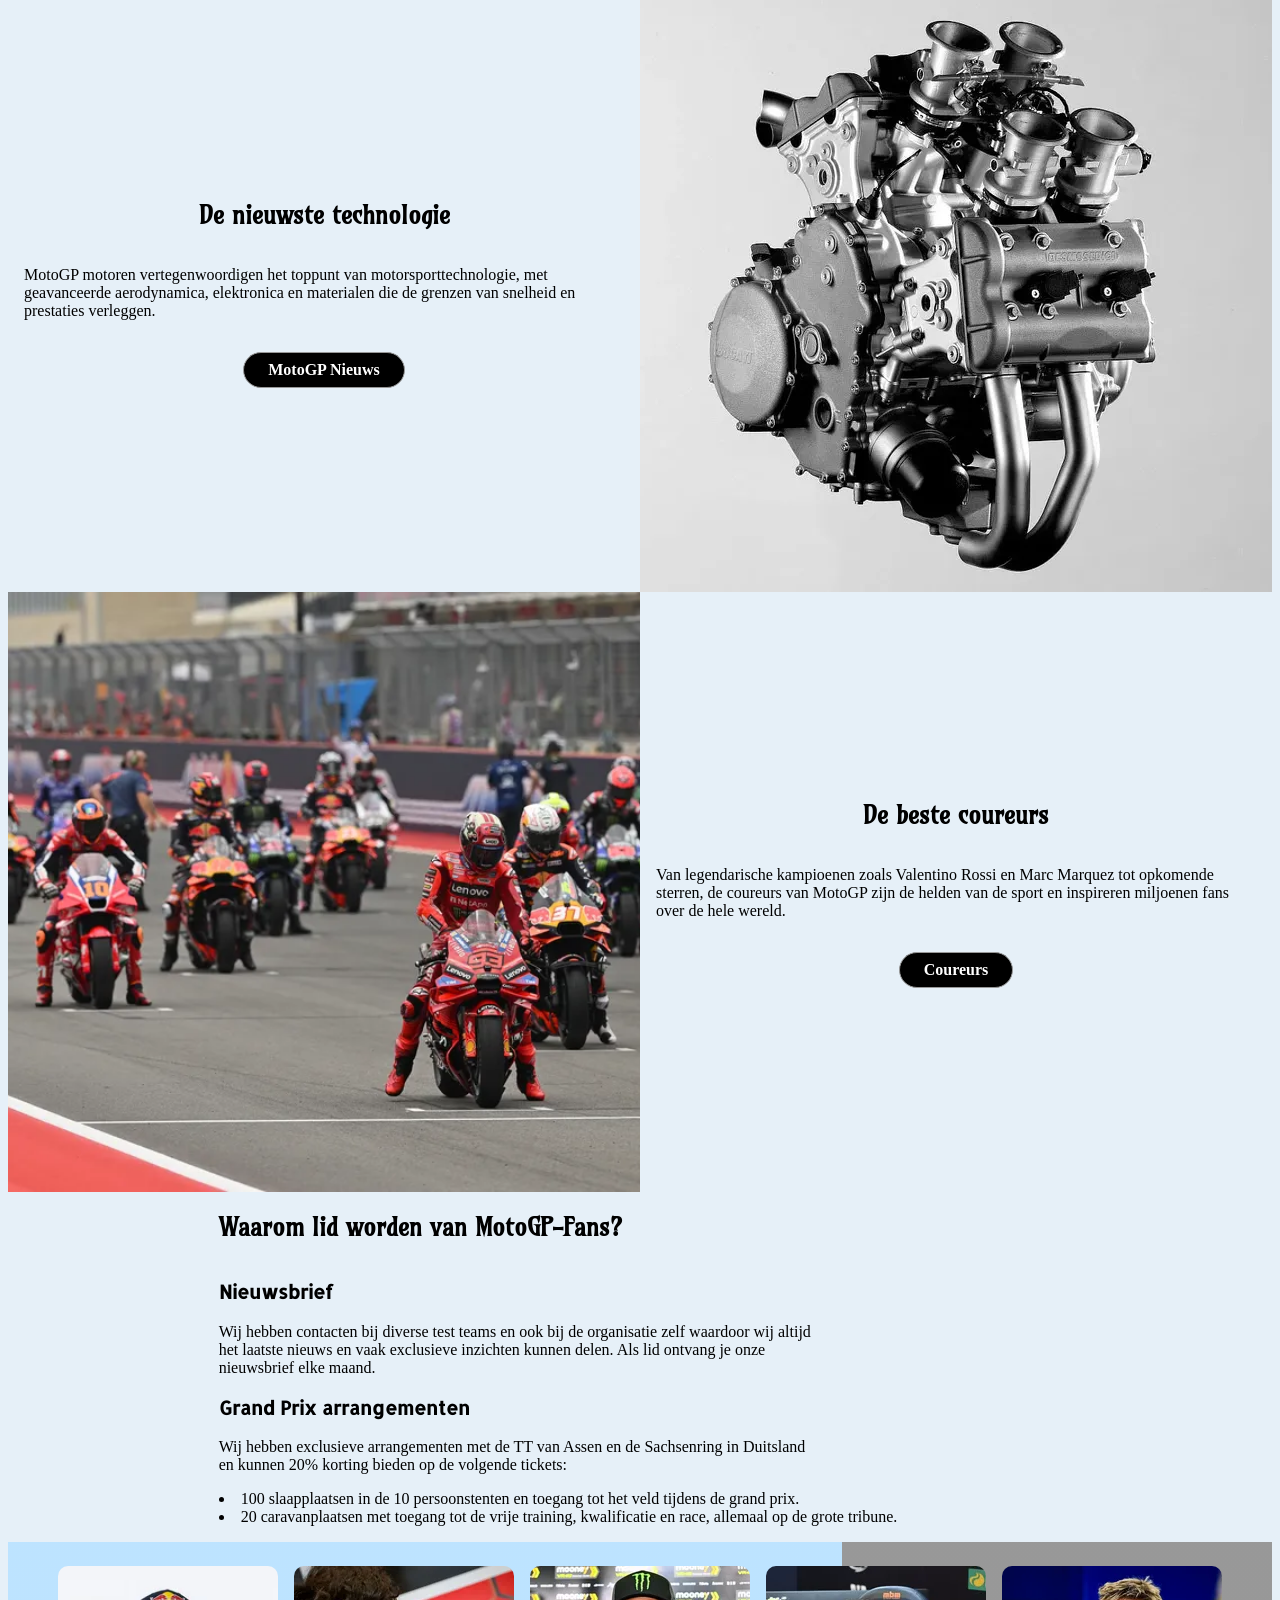
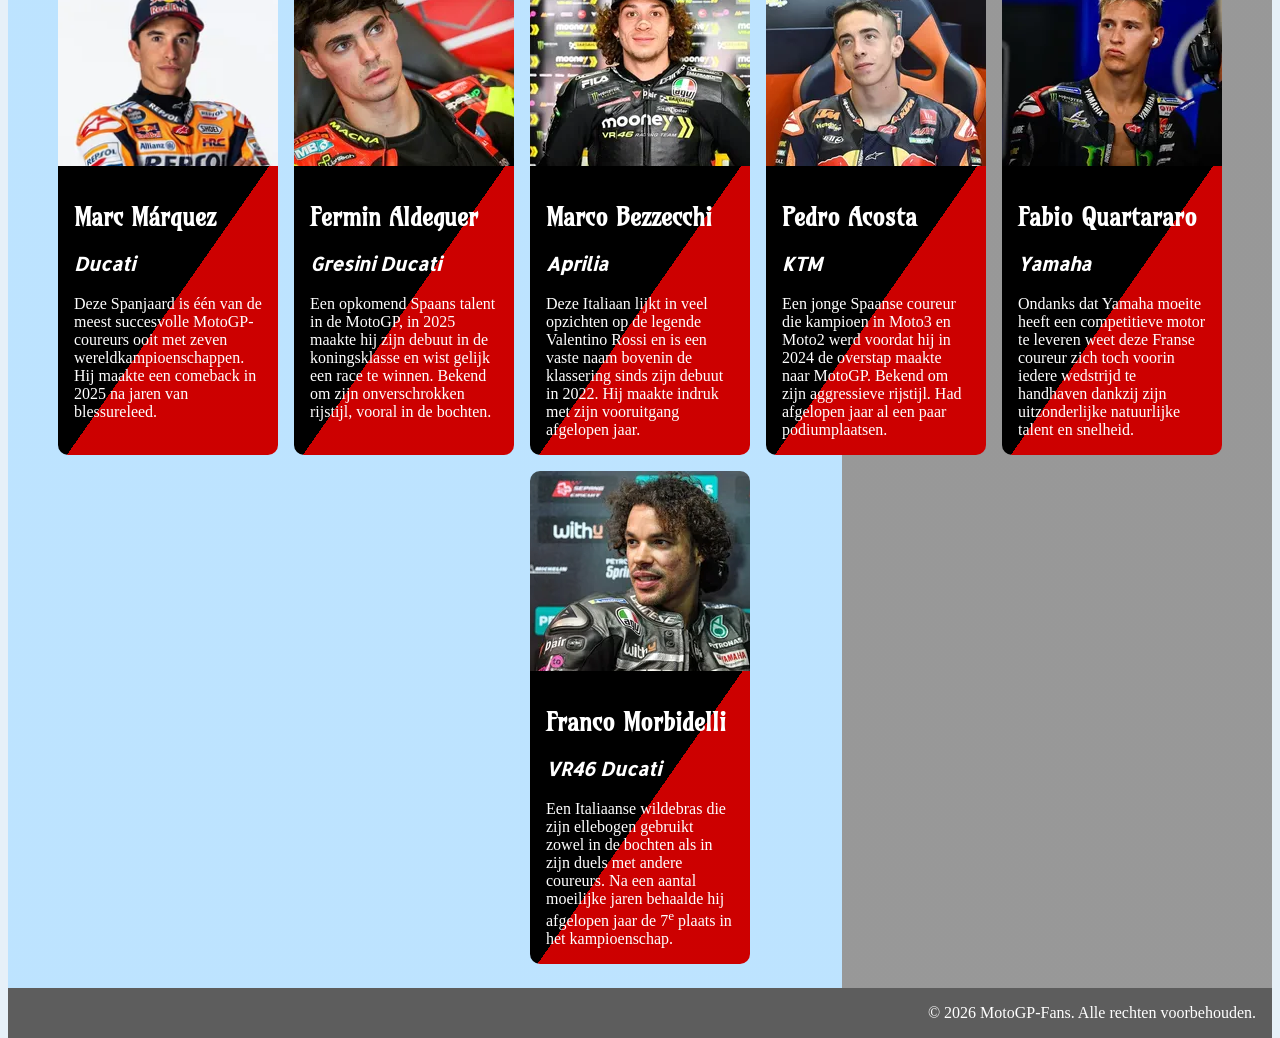
==== commit a543609c: "fixed some missing image sizes" ====
--- a/index.html
+++ b/index.html
@@ -92,7 +92,9 @@
         <!-- Blok tekst / afbeelding -->
         <section class="two-halves">
             <div class="image-half">
-                <img src="images/circuits/mugello.jpg" alt="Het circuit van Mugello">
+                <img src="images/circuits/mugello.webp"
+                    srcset="images/circuits/mugello.webp 1200w, images/circuits/mugello_800.webp 800w"
+                    sizes="(min-width: 1440px) 720px, (min-width: 768px) 50vw, 100vw" alt="Het circuit van Mugello">
             </div>
             <div class="text-half">
                 <h2>Legendarische circuits</h2>
@@ -107,7 +109,9 @@
             </div>
             <!-- Blok afbeelding / tekst -->
             <div class="image-half">
-                <img src="images/tech/ducati-desmosedici-engine.webp" alt="Een MotoGP motor">
+                <img src="images/tech/ducati-desmosedici-engine.webp" alt="Een MotoGP motor"
+                    srcset="images/tech/ducati-desmosedici-engine.webp 1200w, images/tech/ducati-desmosedici-engine_800.webp 800w"
+                    sizes="(min-width: 1440px) 720px, (min-width: 768px) 50vw, 100vw">
             </div>
             <div class="text-half">
                 <h2>De nieuwste technologie</h2>
@@ -120,7 +124,9 @@
             </div>
             <!-- Blok tekst / afbeelding -->
             <div class="image-half">
-                <img src="images/circuits/line-up.jpg" alt="MotoGP coureurs op de grid">
+                <img src="images/circuits/line-up.webp" alt="MotoGP coureurs op de grid"
+                    srcset="images/circuits/line-up.webp 1200w, images/circuits/line-up_800.webp 800w"
+                    sizes="(min-width: 1440px) 720px, (min-width: 768px) 50vw, 100vw">
             </div>
             <div class="text-half">
                 <h2>De beste coureurs</h2>
